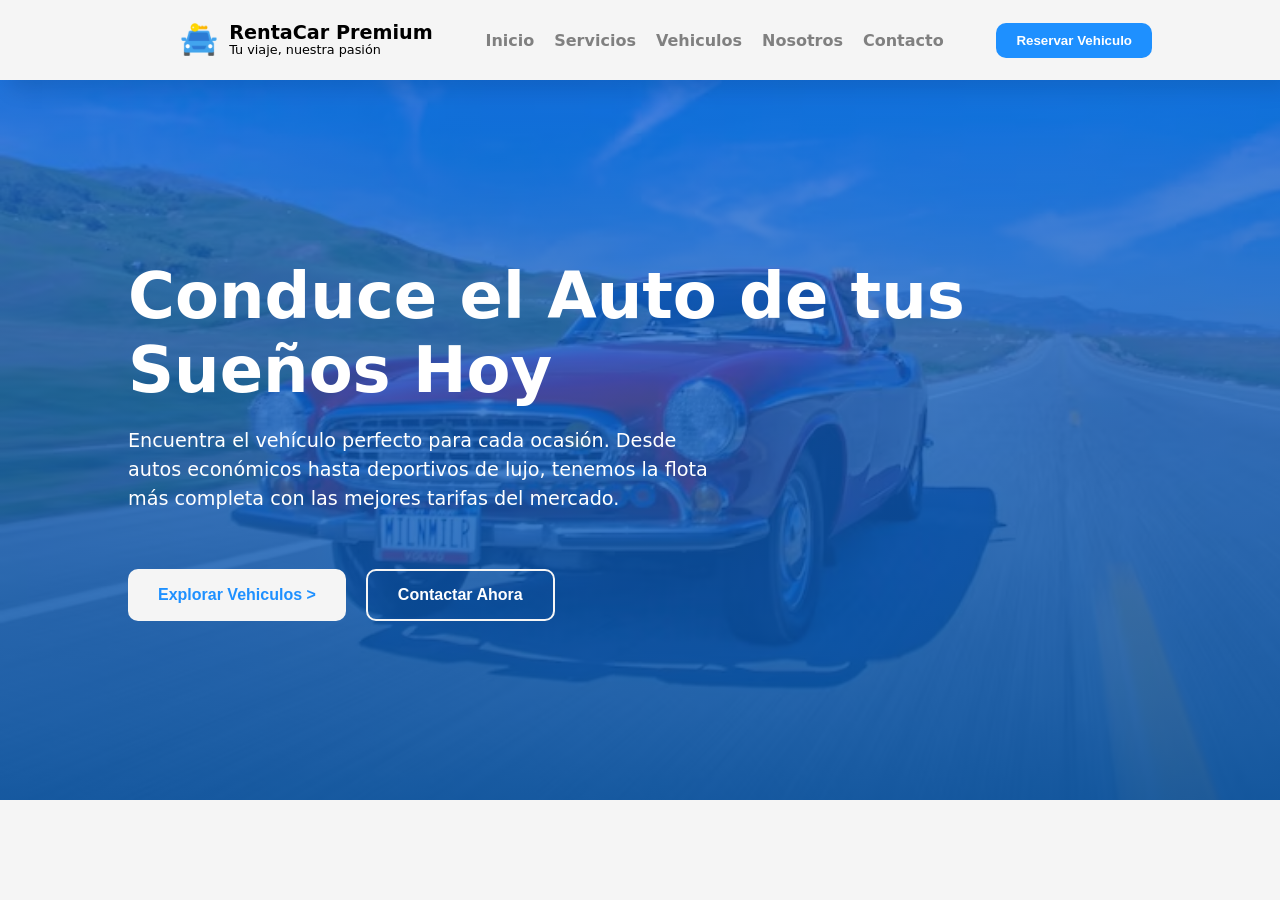
==== index.html @ 32333e33 "Hero section" ====
<!doctype html>
<html lang="en">
  <head>
    <meta charset="UTF-8" />
    <meta name="viewport" content="width=device-width, initial-scale=1.0" />
    <link rel="icon" href="./assets/icons/icons8-alquiler-de-coches-100.png" type="image" />
    <link rel="stylesheet" href="./css/style.css" />
    <title>RentCar Premium</title>
  </head>
  <body>
    <header>
      <nav>
        <div class="logo">
          <img
            src="assets/icons/icons8-alquiler-de-coches-100.png" alt="Logo de RentaCar Premium"/>
          <div class="logo-text">
            <b>RentaCar Premium</b>
            <p>Tu viaje, nuestra pasión</p>
          </div>
        </div>
        <ul>
          <li><a href="#">Inicio</a></li>
          <li><a href="#">Servicios</a></li>
          <li><a href="#">Vehiculos</a></li>
          <li><a href="#">Nosotros</a></li>
          <li><a href="#">Contacto</a></li>
        </ul>
        <div class="button-reserve" ">
            <a href="reserve.html"><button>Reservar Vehiculo</button></a>
        </div>
      </nav>
    </header>
    <main>
        <section class="hero">
            <div class="hero-content">
                <h1>Conduce el Auto de tus <br>Sueños Hoy</h1></h1>
                <p>Encuentra el vehículo perfecto para cada ocasión. Desde autos económicos hasta deportivos de lujo, tenemos la flota más completa con las mejores tarifas del mercado.</p>
                <div class="hero-button">
                    <button>Explorar Vehiculos ></button>
                    <button id="button-transparent">Contactar Ahora</button>
                </div>
            </div>
        </section>
    </main> 
  </body>
</html>
---- css/style.css ----
:root{
    --primary-color-button: #1E90FF;
    --secundary-color-button: #1474d4;
    --hero-button-color: #bcdeff;
    --hero-button-transparent-color: #f3f3f321;
    --color-background: #F5F5F5;
    --color-text: #fff;
}

*{
    margin: 0;
    padding: 0;
    box-sizing: border-box;
}

body{
    background-color: whitesmoke;
}

.logo {
    margin: 20px 0 20px 5%;
    display: flex;         
    align-items: center;   
    gap: 10px;            
}

.logo img {
    width: 40px;          
    height: auto;
}

.logo-text {
    display: flex;
    flex-direction: column; 
}

.logo-text b {
    font-size: 1.2rem;     
    line-height: 1;
}

.logo-text p {
    font-size: 0.8rem;     
    margin: 0;
}

nav {
    position: sticky;
    padding: 0 10%;
    top: 0;
    z-index: 1000; 
    display: flex; 
    align-items: center;
    justify-content: space-between;
    box-shadow: 10px 10px 20px rgba(0, 0, 0, 0.1);
}

ul {
    list-style: none;
    display: flex;
    gap: 20px;
}

a{
    text-decoration: none;
    color: gray;
    font-weight: bold;
}

a, b, p, h1, .logo-text,.hero-content{
    font-family: system-ui, -apple-system, BlinkMacSystemFont, 'Segoe UI', Roboto, Oxygen, Ubuntu, Cantarell, 'Open Sans', 'Helvetica Neue', sans-serif;
}

a:hover{
    color:#1E90FF
}

.boton-reserve{
    display: flex;
    justify-content: flex-start;
    padding-right: 30px ;
}

button{
    background-color: var(--primary-color-button);
    color: white;
    border: none;
    padding: 10px 20px;
    border-radius: 10px;
    cursor: pointer;
    font-weight: bold;
    -webkit-border-radius: 10px;
    -moz-border-radius: 10px;
    -ms-border-radius: 10px;
    -o-border-radius: 10px;
}
button:hover{
    background-color: var(--secundary-color-button);
}



.hero{
    background-image:
    linear-gradient(rgba(26, 103, 218, 0.671), rgba(7, 83, 165, 0.884)), url("../assets/img/el-historico-p1800-s-con-mas-de-5-millones-de-kilometros-foto-volvo-KXBTYOFQCZH6FHV2QDAOSNLQKI.avif");
    background-size: cover;
    height: 80vh;
    width: 100%;
    display: flex;
    align-items: center;       
    justify-content: flex-start; 
}

.hero-content {
    text-align: left;          
    padding-left: 10%;         
    display: flex;
    flex-direction: column;
    align-items: flex-start;   
    color: var(--color-text);
} 

h1{
    font-size: 4rem;
    margin-bottom: 20px;
}

.hero-content p {
    max-width: 600px;  
    font-size: 1.2rem; 
    line-height: 1.5;   
    margin-bottom: 30px;  
}

.hero-button {
    display: flex;        
    gap: 20px;            
    margin-top: 25px;
}

.hero-button button {
    padding: 15px 30px;  
    font-size: 1rem;
    background-color: var(--color-background);
    color: var(--primary-color-button);     
}

.hero-button button:hover {
    background-color: var(--primary-color-button);
    color: var(--color-text);
}

#button-transparent{
    background-color: transparent;
    border: 2px solid var(--color-background);
    color: var(--color-text);
}

#button-transparent:hover{
    background-color: var(--hero-button-transparent-color);
}
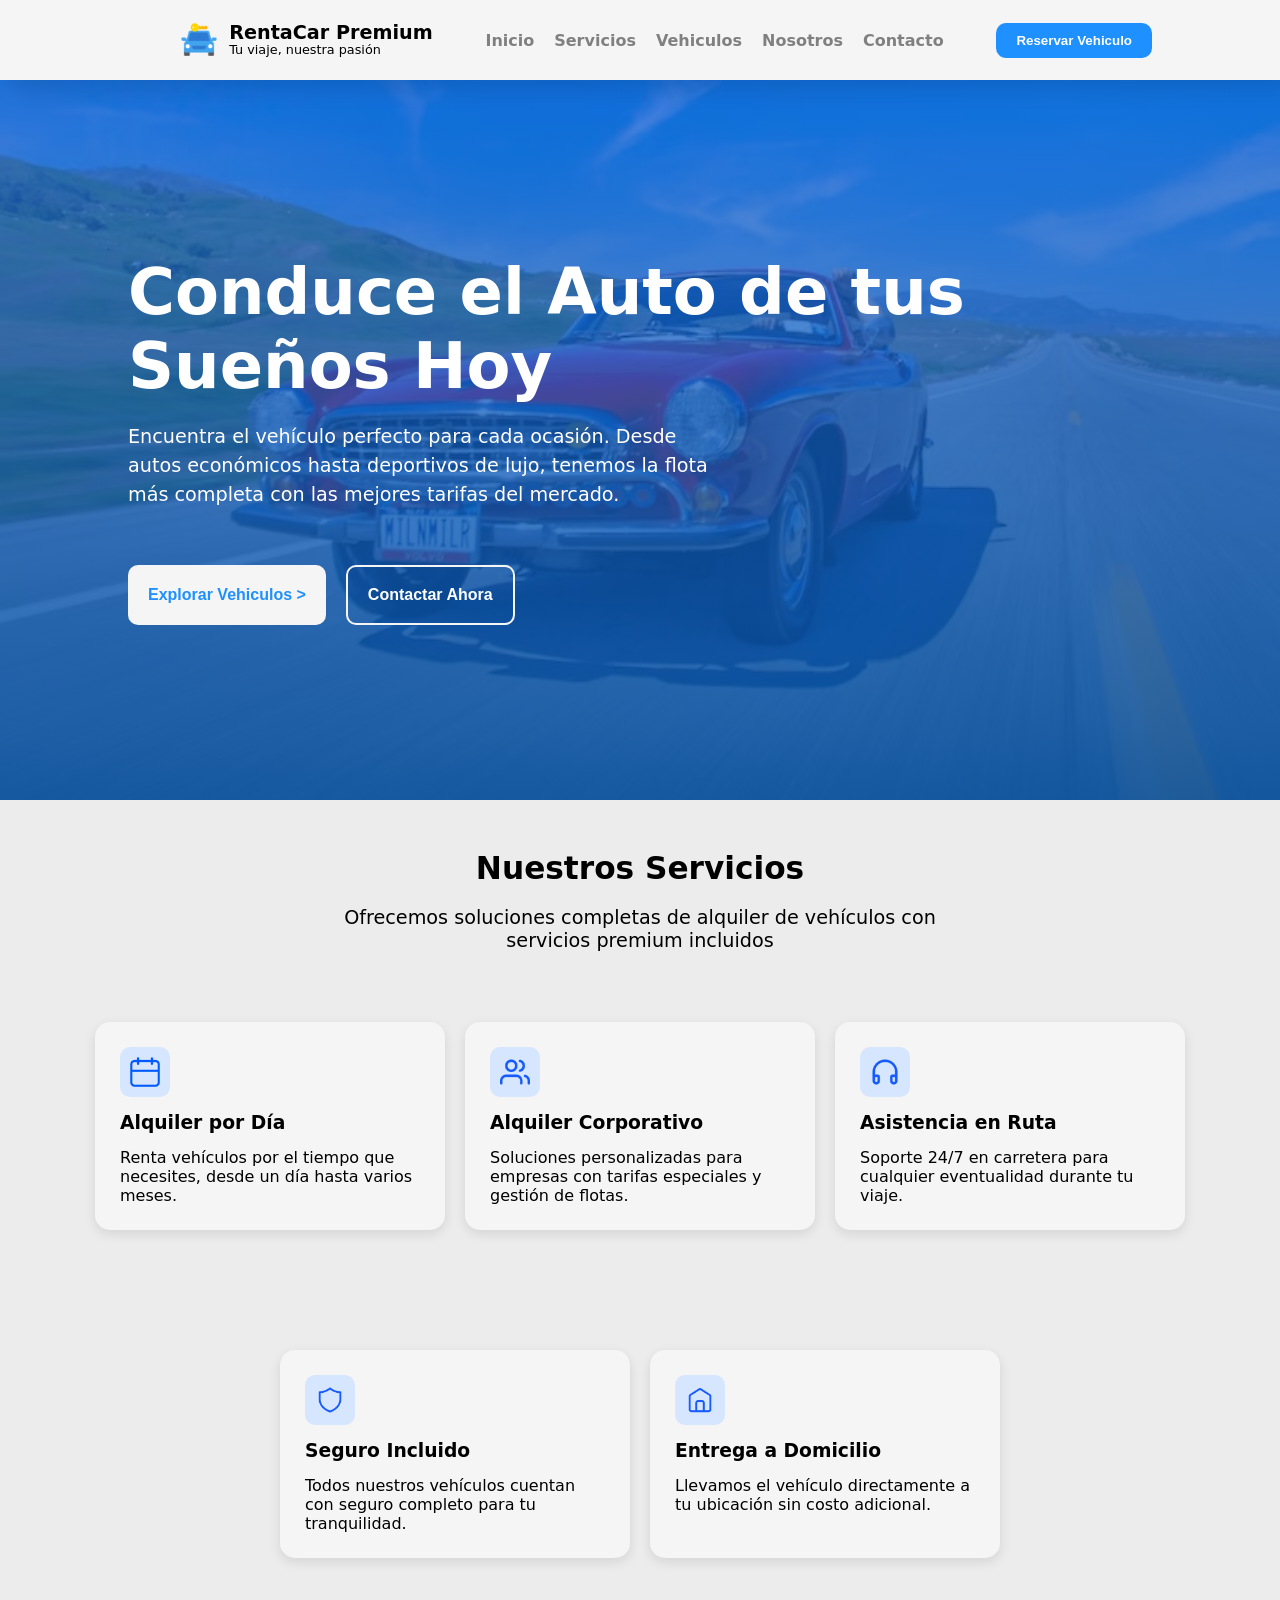
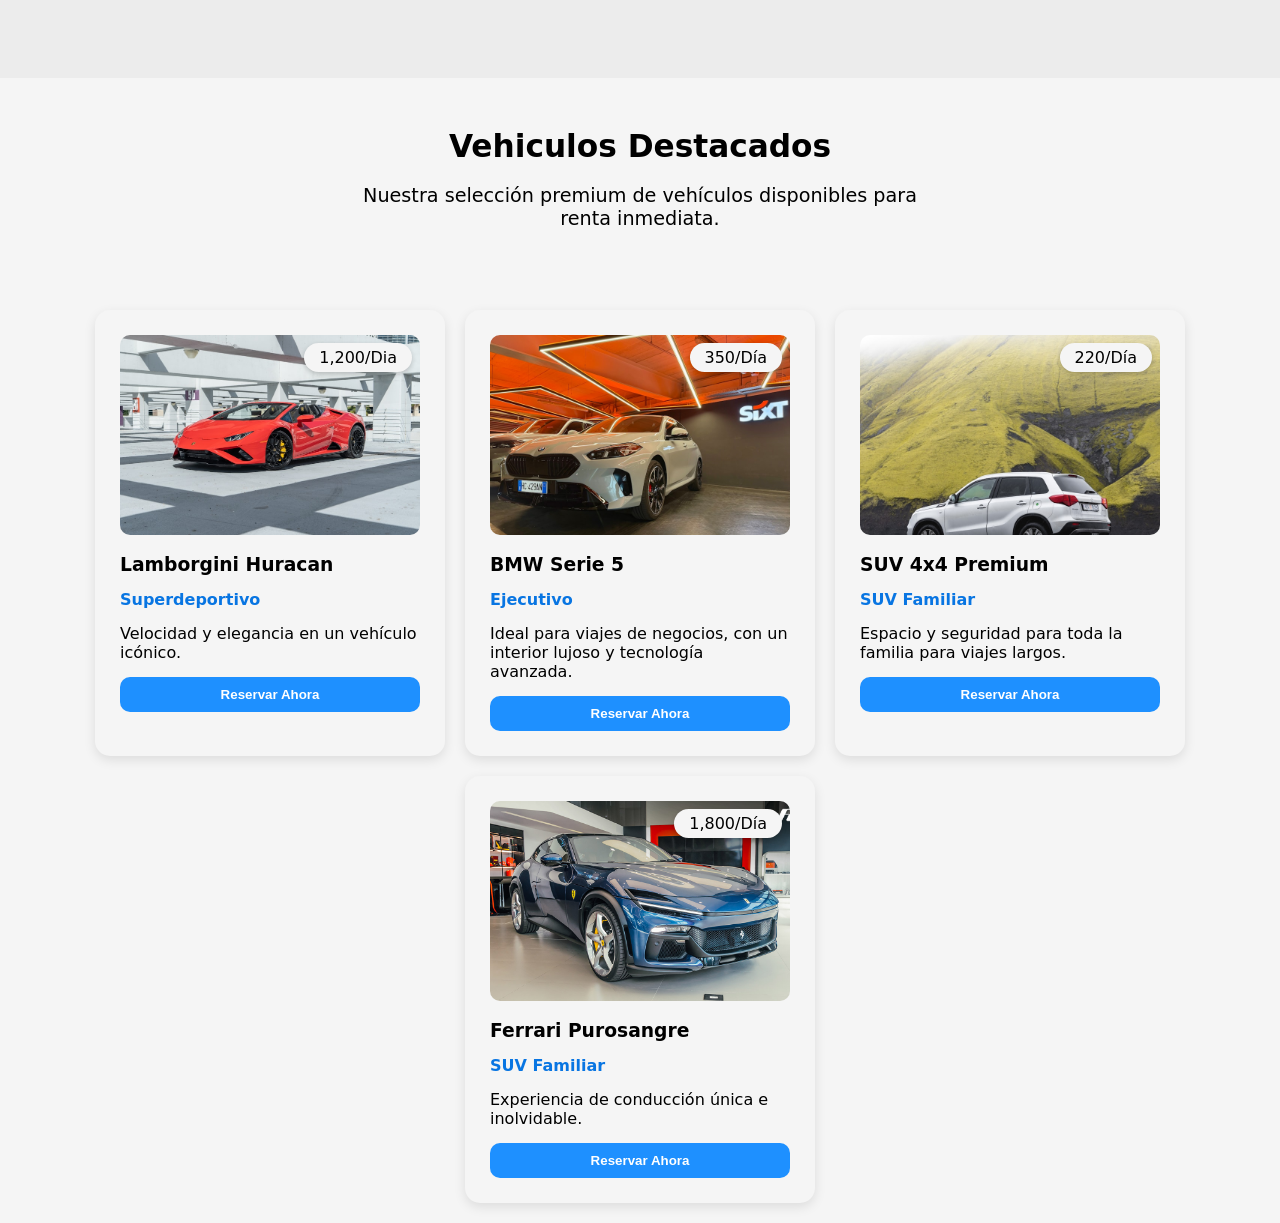
==== commit 4ea7b831: "Service section & Vehicles section" ====
--- a/index.html
+++ b/index.html
@@ -41,6 +41,96 @@
                 </div>
             </div>
         </section>
+
+        <section class="services">
+          <div class="service-tittle">
+            <h2><b>Nuestros Servicios</b></h2>
+            <p>Ofrecemos soluciones completas de alquiler de vehículos con servicios premium incluidos</p>
+          </div>
+          <div class="container-serveces">
+            <article class="card">
+              <img class="calendar-icon" src="assets/icons/icon-calendar.png" alt="Icono azul de calendario">
+              <h3>Alquiler por Día</h3>
+              <p>Renta vehículos por el tiempo que necesites, desde un día hasta varios meses.</p>
+            </article>
+
+            <article class="card">
+              <img src="assets/icons/icon-users.png" alt="Icono azul de usuarios">
+              <h3>Alquiler Corporativo</h3>
+              <p>Soluciones personalizadas para empresas con tarifas especiales y gestión de flotas.</p>
+            </article>
+
+            <article class="card">
+              <img src="assets/icons/icon-headphone.png" alt="Icono azul de auriculares">
+              <h3>Asistencia en Ruta</h3>
+              <p>Soporte 24/7 en carretera para cualquier eventualidad durante tu viaje.</p>
+            </article>
+
+            <article class="card">
+              <img src="assets/icons/icon-shield.png" alt="Icono azul de un escudo">
+              <h3>Seguro Incluido</h3>
+              <p>Todos nuestros vehículos cuentan con seguro completo para tu tranquilidad.</p>
+            </article>
+
+            <article class="card">
+              <img src="assets/icons/icon-house.png" alt="Icono azul de una casa">
+              <h3>Entrega a Domicilio</h3>
+              <p>Llevamos el vehículo directamente a tu ubicación sin costo adicional.</p>
+            </article>
+          </div>
+        </section>
+
+        <section class="cars">
+          <div class="cars-tittle">
+            <h2><b>Vehiculos Destacados</b></h2>
+            <p>Nuestra selección premium de vehículos disponibles para renta inmediata.</p>
+          </div>
+          <div class="container-serveces">
+            <article class="cars-card">
+              <div class="image-wrapper">
+                <img class="cars-photo" src="assets/img/car1.jpg" alt="Lamborghini Huracan rojo estacionado en una carretera">
+                <span class="price-tag">1,200/Dia</span>
+              </div>
+              <h3>Lamborgini Huracan</h3>
+              <h4>Superdeportivo</h4>
+              <p>Velocidad y elegancia en un vehículo icónico.</p>
+              <button>Reservar Ahora</button>
+            </article>
+
+            <article class="cars-card">
+              <div class="image-wrapper">
+                <img class="cars-photo" src="assets/img/car2.jpg" alt="BMW Serie 5 color gris">
+                <span class="price-tag">350/Día</span>
+              </div>
+              <h3>BMW Serie 5</h3>
+              <h4>Ejecutivo</h4>
+              <p>Ideal para viajes de negocios, con un interior lujoso y tecnología avanzada.</p>
+              <button>Reservar Ahora</button>
+            </article>
+
+            <article class="cars-card">
+              <div class="image-wrapper">
+                <img class="cars-photo" src="assets/img/car3.jpg" alt="SUV 4x4 Premium color gris estacionado en un paisaje montañoso">
+                <span class="price-tag">220/Día</span>
+              </div>
+              <h3>SUV 4x4 Premium</h3>
+              <h4>SUV Familiar</h4>
+              <p>Espacio y seguridad para toda la familia para viajes largos.</p> 
+              <button>Reservar Ahora</button>
+            </article>
+
+             <article class="cars-card">
+              <div class="image-wrapper">
+                <img class="cars-photo" src="assets/img/car4.jpg" alt="Ferrari Purosangre gris oscuro estacionado en una concesionaria">
+                <span class="price-tag">1,800/Día</span>
+              </div>
+              <h3>Ferrari Purosangre</h3>
+              <h4>SUV Familiar</h4>
+              <p>Experiencia de conducción única e inolvidable.</p>
+              <button>Reservar Ahora</button>
+            </article>
+          </div>
+        </section>
     </main> 
   </body>
 </html>
--- a/css/style.css
+++ b/css/style.css
@@ -1,10 +1,11 @@
 :root{
-    --primary-color-button: #1E90FF;
-    --secundary-color-button: #1474d4;
-    --hero-button-color: #bcdeff;
-    --hero-button-transparent-color: #f3f3f321;
-    --color-background: #F5F5F5;
-    --color-text: #fff;
+    --primary-color-button: #1E90FF;  /* Color principal botones*/
+    --hero-button-color: #bcdeff; /* Color de fondo del botón principal en la sección hero */
+    --hero-button-transparent-color: #f3f3f321; /* Color de fondo del botón transparente en la sección hero */
+    --color-background: #F5F5F5;  /* Color de fondo general */
+    --color-text: #fff; /* Color de texto general en la seccion del Hero*/
+
+    /*Color de todos los iconos: #175bfc */
 }
 
 *{
@@ -14,7 +15,7 @@
 }
 
 body{
-    background-color: whitesmoke;
+    background-color: rgb(236, 236, 236);
 }
 
 .logo {
@@ -43,12 +44,15 @@
     font-size: 0.8rem;     
     margin: 0;
 }
-
-nav {
+header{
     position: sticky;
-    padding: 0 10%;
     top: 0;
     z-index: 1000; 
+    background-color: var(--color-background);
+}
+
+nav {
+    padding: 0 10%;
     display: flex; 
     align-items: center;
     justify-content: space-between;
@@ -67,7 +71,7 @@
     font-weight: bold;
 }
 
-a, b, p, h1, .logo-text,.hero-content{
+a, b, p, h1, h2, h3, h4, span,.logo-text,.hero-content{
     font-family: system-ui, -apple-system, BlinkMacSystemFont, 'Segoe UI', Roboto, Oxygen, Ubuntu, Cantarell, 'Open Sans', 'Helvetica Neue', sans-serif;
 }
 
@@ -95,7 +99,7 @@
     -o-border-radius: 10px;
 }
 button:hover{
-    background-color: var(--secundary-color-button);
+    background-color: #1474d4;
 }
 
 
@@ -130,16 +134,18 @@
     font-size: 1.2rem; 
     line-height: 1.5;   
     margin-bottom: 30px;  
+    font-weight: lighter;
 }
 
 .hero-button {
     display: flex;        
     gap: 20px;            
     margin-top: 25px;
+
 }
 
 .hero-button button {
-    padding: 15px 30px;  
+    height: 60px;
     font-size: 1rem;
     background-color: var(--color-background);
     color: var(--primary-color-button);     
@@ -160,4 +166,160 @@
     background-color: var(--hero-button-transparent-color);
 }
 
-
+.serveces{
+    background-color: var(--color-background);
+    display: flex;
+    flex-direction: column;
+    gap: 10px;
+}
+
+.service-tittle{
+    text-align: center;
+    padding: 50px 0;
+    font-size: 1.3rem;
+}
+
+.service-tittle p {
+    max-width: 600px;
+    margin: 20px auto 0; 
+    font-size: 1.2rem;
+    font-weight: lighter;
+}
+
+.container-serveces {
+    display: flex;         
+    flex-wrap: wrap;      
+    justify-content: center; 
+    gap: 20px;        
+    padding: 20px;
+}
+.card {
+    background-color: var(--color-background);
+    border-radius: 15px;
+    padding: 25px;
+    display: flex;
+    flex-direction: column;
+    gap: 15px;
+    box-shadow: 0 4px 12px rgba(0,0,0,0.1);
+    max-width: 350px;
+    text-align: left;
+    transition: all 0.3s ease;
+    -webkit-transition: all 0.3s ease;
+    -moz-transition: all 0.3s ease;
+    -ms-transition: all 0.3s ease;
+    -o-transition: all 0.3s ease;
+    margin-bottom: 100px;
+
+}
+
+.card img {
+    width: 50px;
+    height: 50px;
+    background-color: #d7e6ff; /* fondo azul detras del icono*/
+    padding: 10px;
+    border-radius: 10px;
+}
+
+.card:hover  {
+    box-shadow: 0 6px 16px rgba(0,0,0,0.2);
+    cursor: pointer;
+    transform: translateY(-5px);
+    -webkit-transform: translateY(-5px);
+    -moz-transform: translateY(-5px);
+    -ms-transform: translateY(-5px);
+    -o-transform: translateY(-5px);
+}
+
+.cars{
+    background-color: var(--color-background);
+    display: flex;
+    flex-direction: column;
+    gap: 10px;
+
+}
+
+.cars-tittle{
+    text-align: center;
+    padding: 50px 0;
+    font-size: 1.3rem;
+
+}
+
+article h4 {
+    color:#0875e2;
+}
+
+.cars-tittle p {
+    max-width: 600px;
+    margin: 20px auto 0; 
+    font-size: 1.2rem;
+    font-weight: lighter;
+}
+
+.container-cars {
+    display: flex;         
+    flex-wrap: wrap;      
+    justify-content: center; 
+    gap: 20px;        
+    padding: 20px;
+}
+
+.cars-photo{
+    width: 100%;
+    height: 200px;
+    border-radius: 10px;
+    object-fit: cover;
+    -webkit-border-radius: 10px;
+    -moz-border-radius: 10px;
+    -ms-border-radius: 10px;
+    -o-border-radius: 10px;
+}
+
+.image-wrapper {
+    position: relative;
+    width: 100%;
+}
+
+.price-tag {
+    position: absolute; /* superpone el elemento en una capa superior */
+    top: 8px;
+    right: 8px;
+    background-color: var(--color-background);
+    color: black;   
+    font-weight: lighter; 
+    padding: 5px 15px;
+    border-radius: 20px;
+    box-shadow: 0 2px 5px rgba(0,0,0,0.2);
+    z-index: 10;        /* tag encima de la foto */
+}
+
+.cars-card {
+    background-color: var(--color-background);
+    border-radius: 15px;
+    padding: 25px;
+    display: flex;
+    flex-direction: column;
+    gap: 15px;
+    font-weight: lighter;
+    box-shadow: 0 4px 12px rgba(0,0,0,0.1);
+    max-width: 350px;
+    text-align: left;
+    transition: all 0.3s ease;
+    -webkit-transition: all 0.3s ease;
+    -moz-transition: all 0.3s ease;
+    -ms-transition: all 0.3s ease;
+    -o-transition: all 0.3s ease;
+}
+article button{
+    width: 100%;
+    padding: 10px 20px;
+    align-self: center;
+
+}
+
+.cars-card:hover  {
+    box-shadow: 0 6px 16px rgba(0,0,0,0.2);
+    cursor: pointer;
+}   
+
+
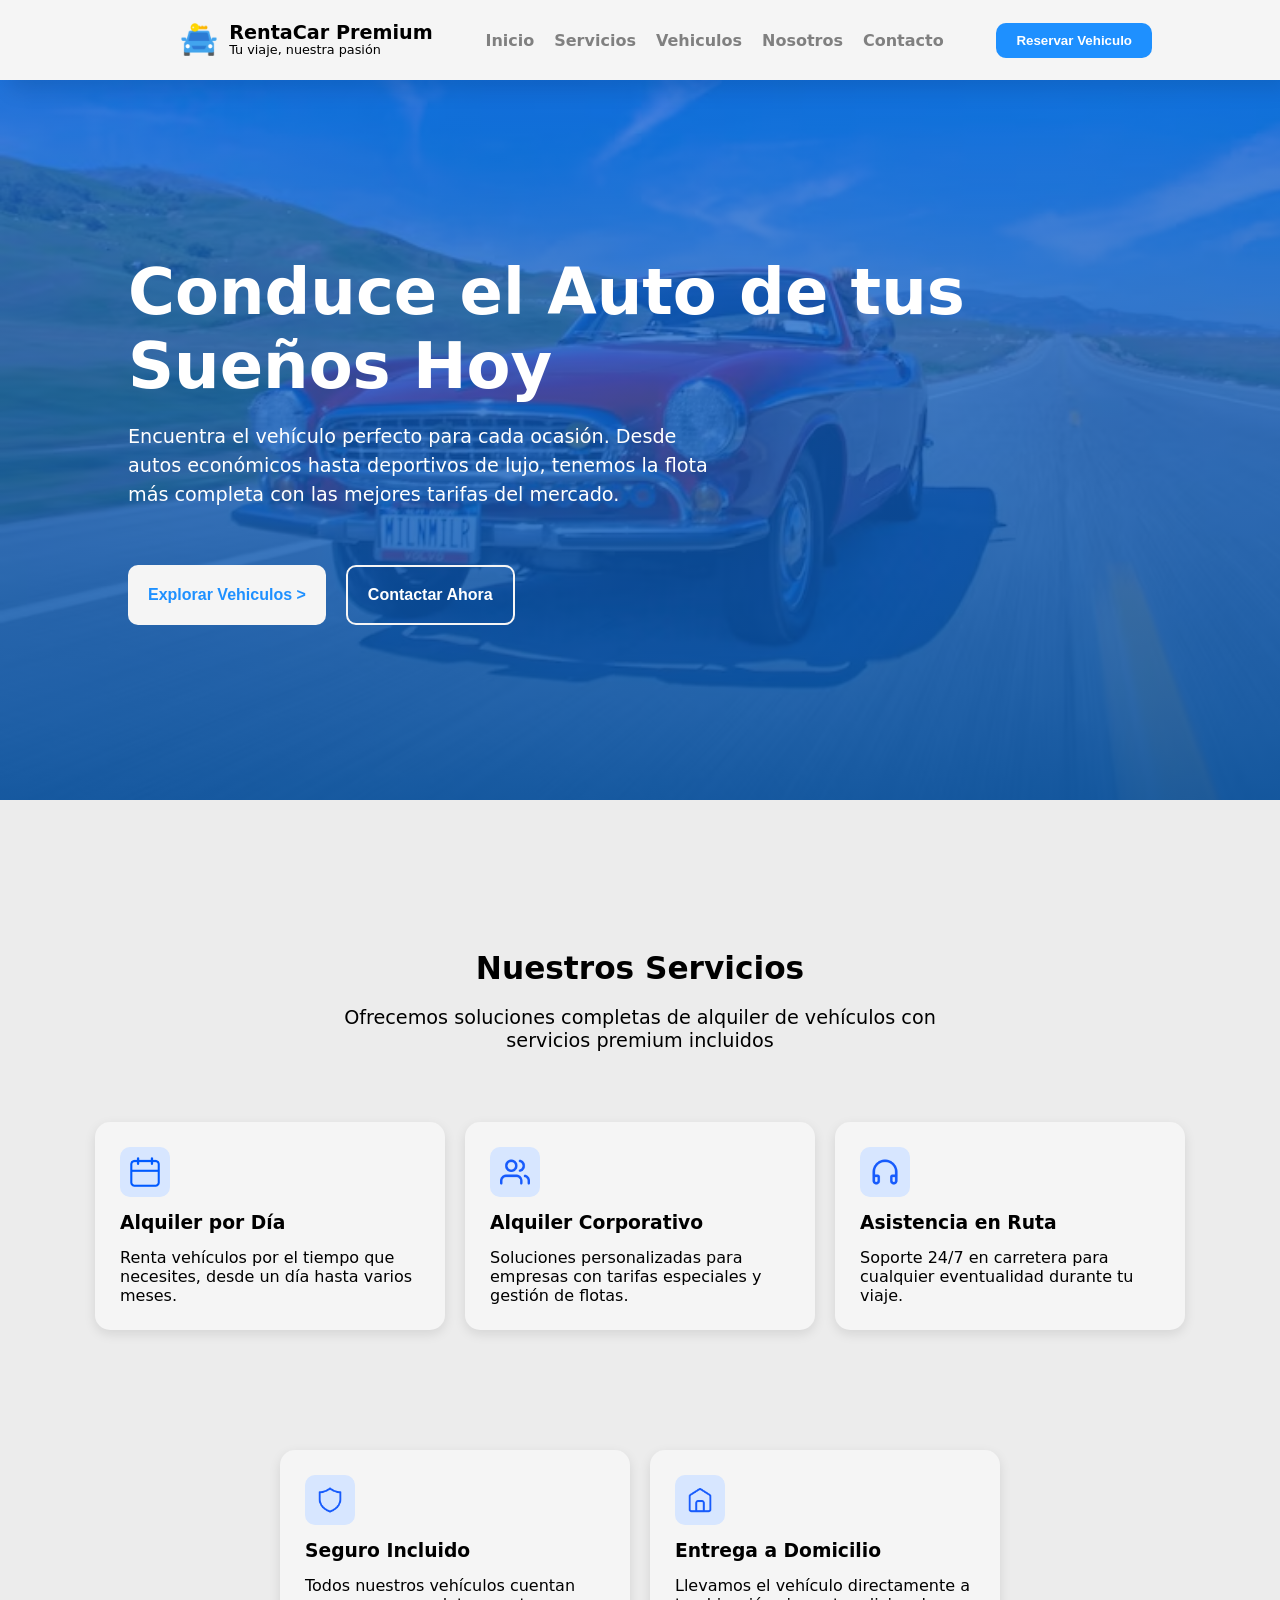
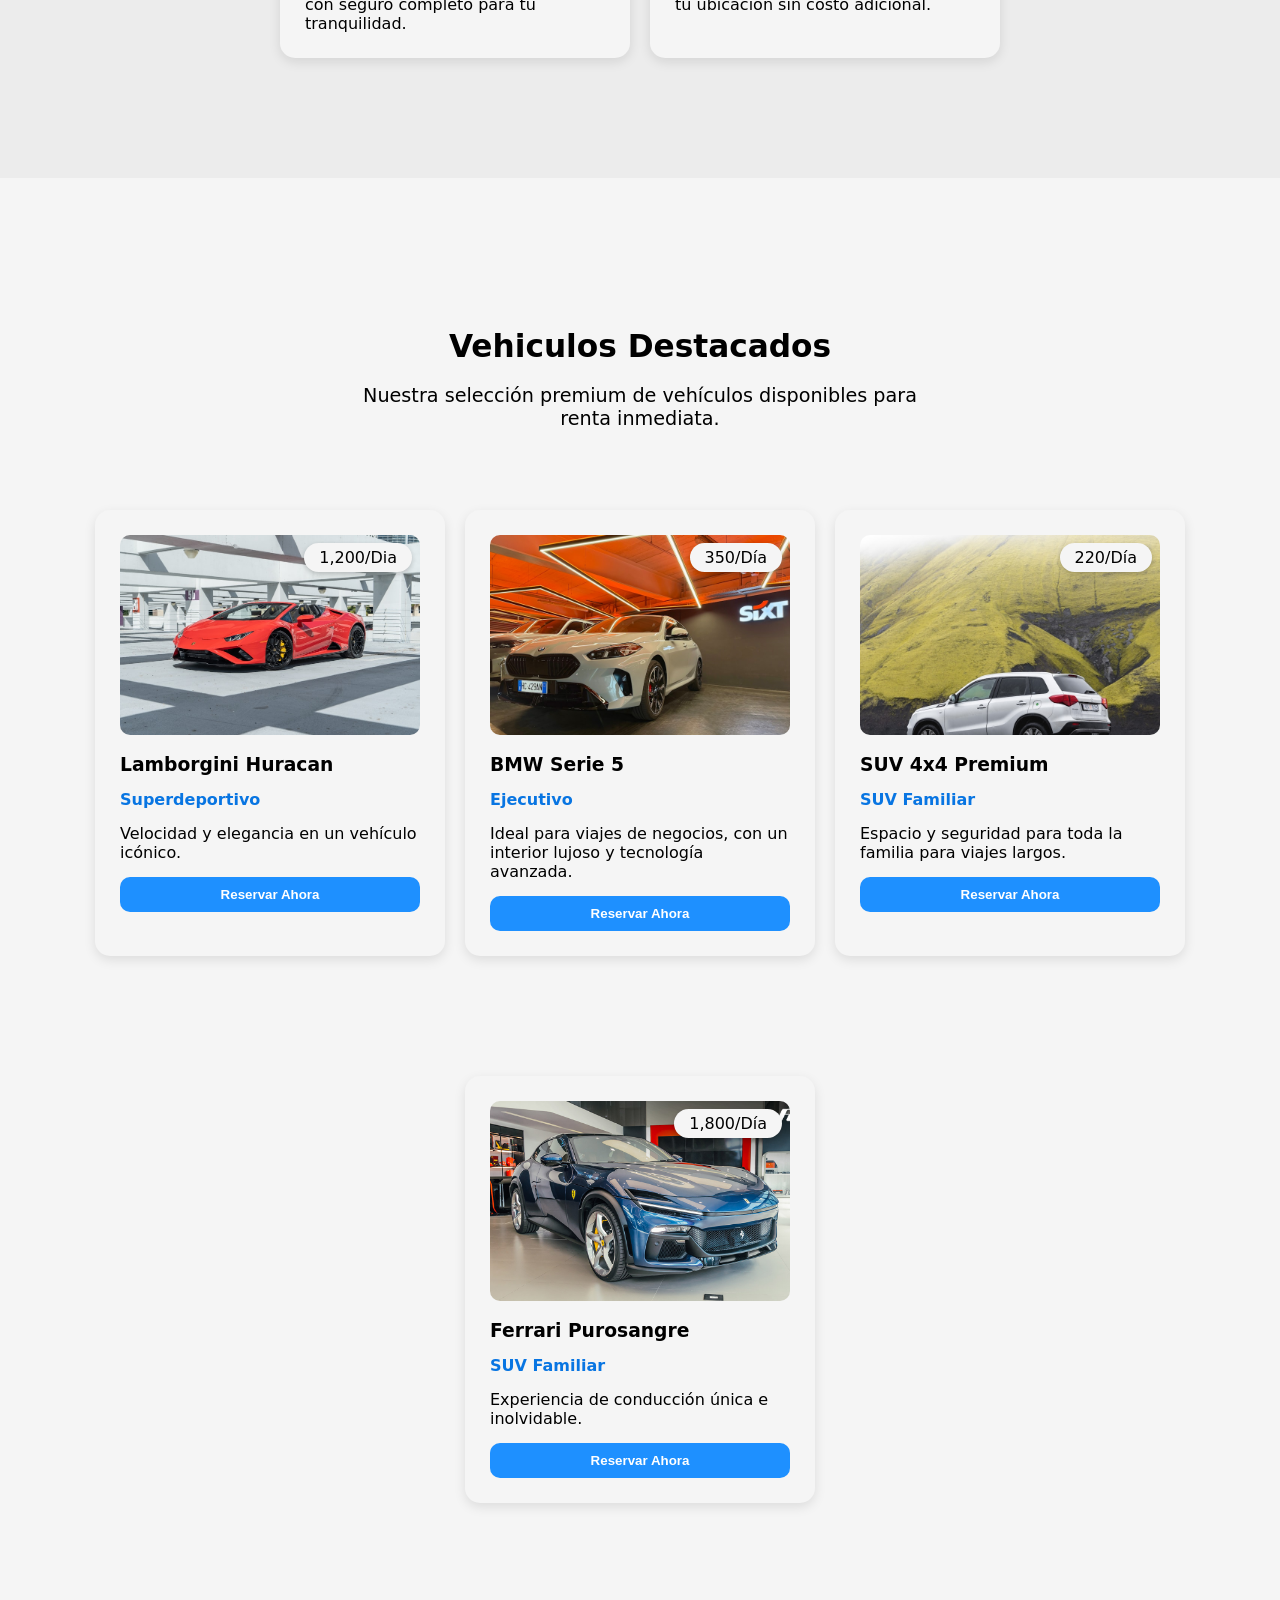
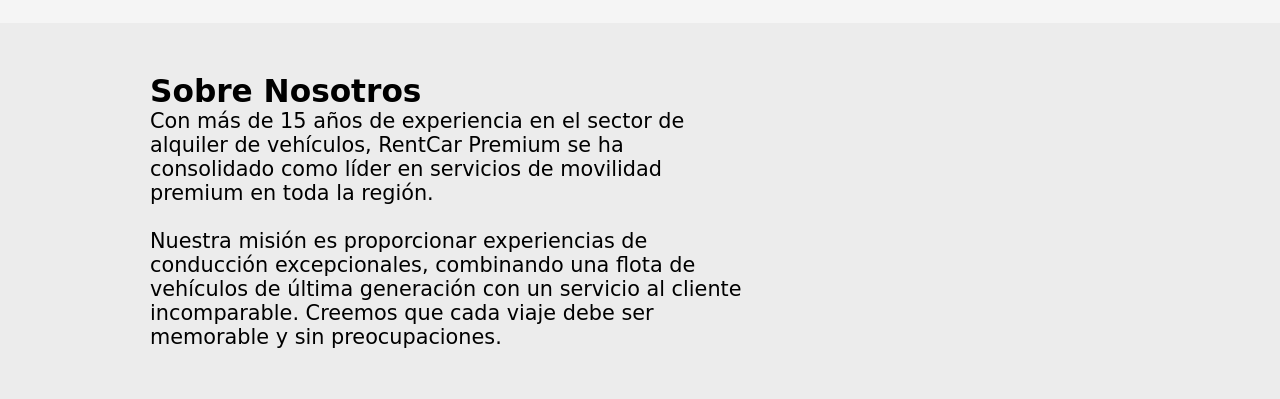
==== commit 2e25c552: "Start section about us" ====
--- a/index.html
+++ b/index.html
@@ -131,6 +131,20 @@
             </article>
           </div>
         </section>
+
+        <section class="section-us">
+          <div class="us-tittle">
+            <h2><b>Sobre Nosotros</b></h2>
+            <p>Con más de 15 años de experiencia en el sector de alquiler de vehículos, RentCar Premium se ha consolidado como líder en servicios de movilidad premium en toda la región.</p><br>
+            <p>Nuestra misión es proporcionar experiencias de conducción excepcionales, combinando una flota de vehículos de última generación con un servicio al cliente incomparable. Creemos que cada viaje debe ser memorable y sin preocupaciones.</p>
+          </div>
+          <div class="container-grid-cards">
+            <article class="grid-card"></article>
+            <article class="grid-card"></article>
+            <article class="grid-card"></article>
+            <article class="grid-card"></article>
+          </div>
+        </section>
     </main> 
   </body>
 </html>
--- a/css/style.css
+++ b/css/style.css
@@ -174,6 +174,7 @@
 }
 
 .service-tittle{
+    margin-top: 100px;
     text-align: center;
     padding: 50px 0;
     font-size: 1.3rem;
@@ -239,6 +240,7 @@
 }
 
 .cars-tittle{
+    margin-top: 100px;
     text-align: center;
     padding: 50px 0;
     font-size: 1.3rem;
@@ -297,6 +299,7 @@
     background-color: var(--color-background);
     border-radius: 15px;
     padding: 25px;
+    margin-bottom: 100px;
     display: flex;
     flex-direction: column;
     gap: 15px;
@@ -322,4 +325,19 @@
     cursor: pointer;
 }   
 
-
+.section-us{
+    display: flex;
+    flex-direction: column;
+    margin-left: 150px;
+}
+
+
+.us-tittle{
+    padding: 50px 0;
+    font-size: 1.3rem;
+    justify-content: start;
+    align-items: center;
+    max-width: 600px;
+    font-weight: lighter;
+}
+
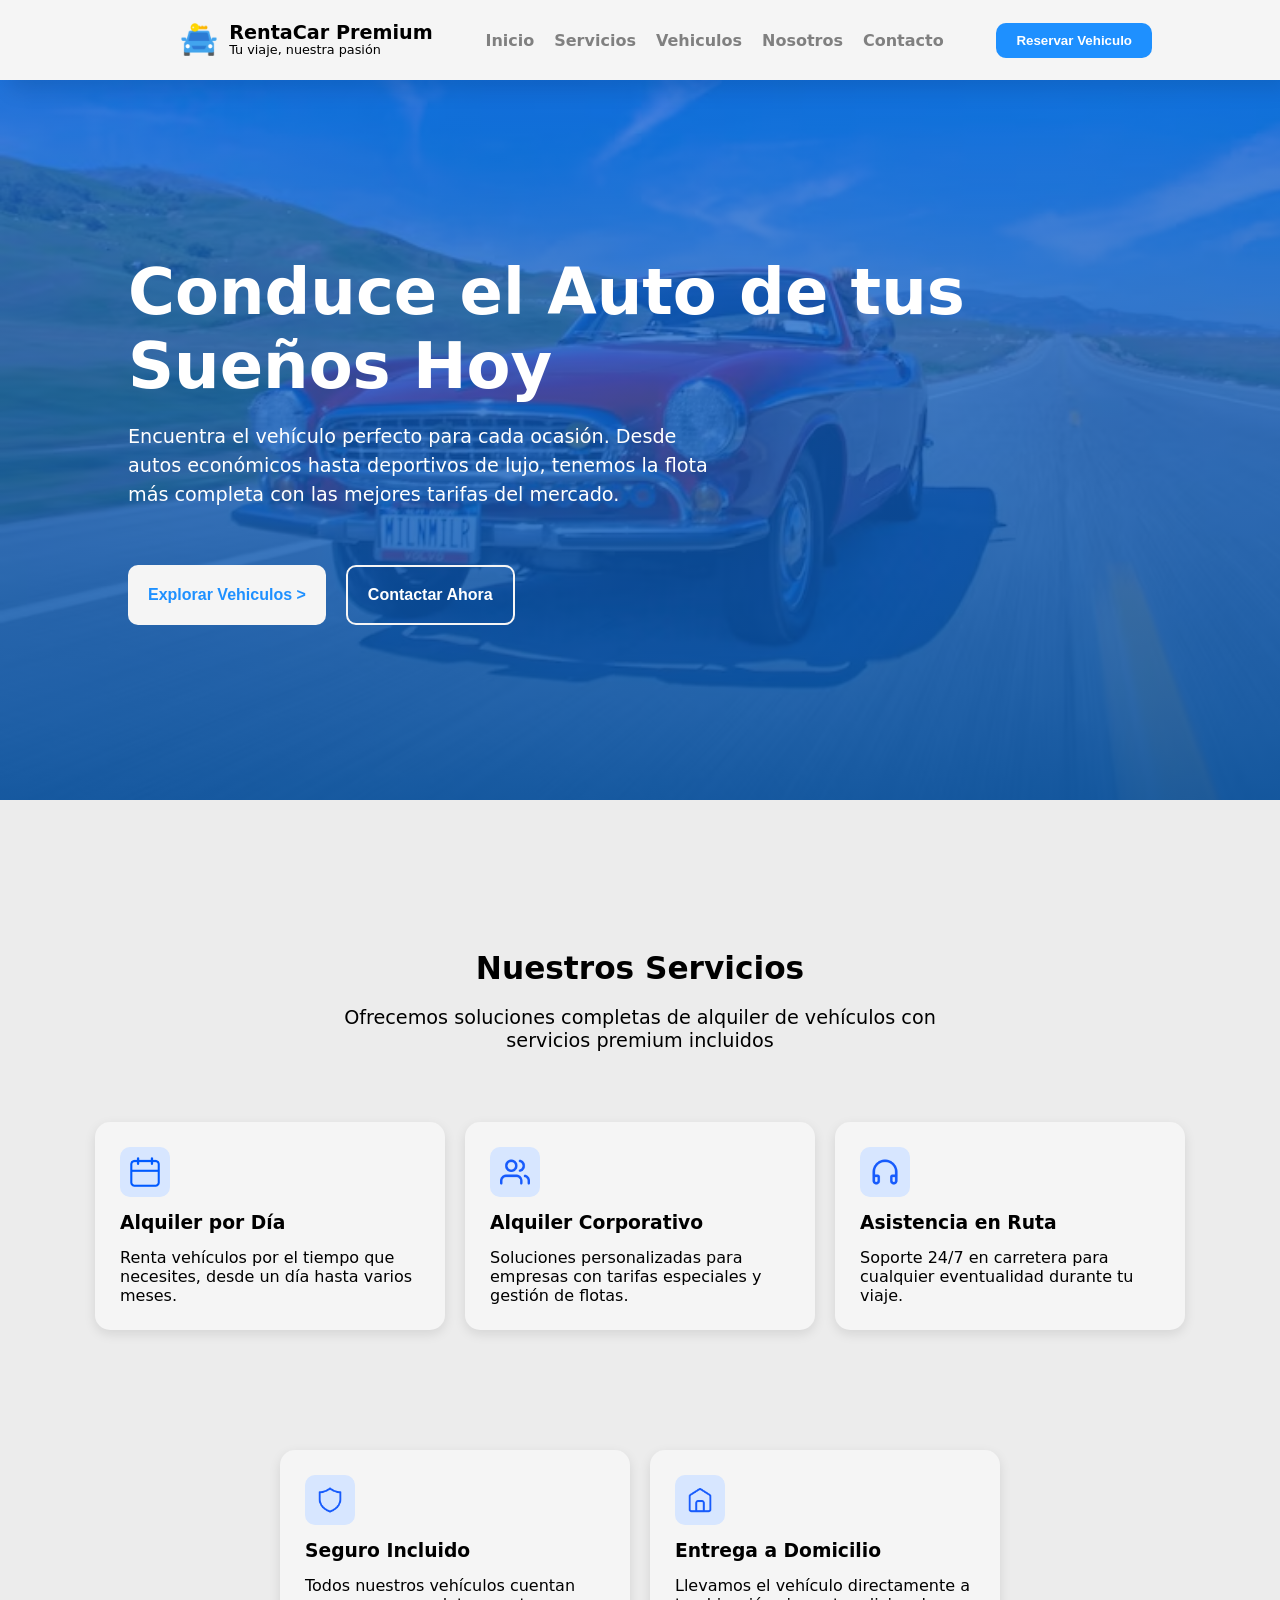
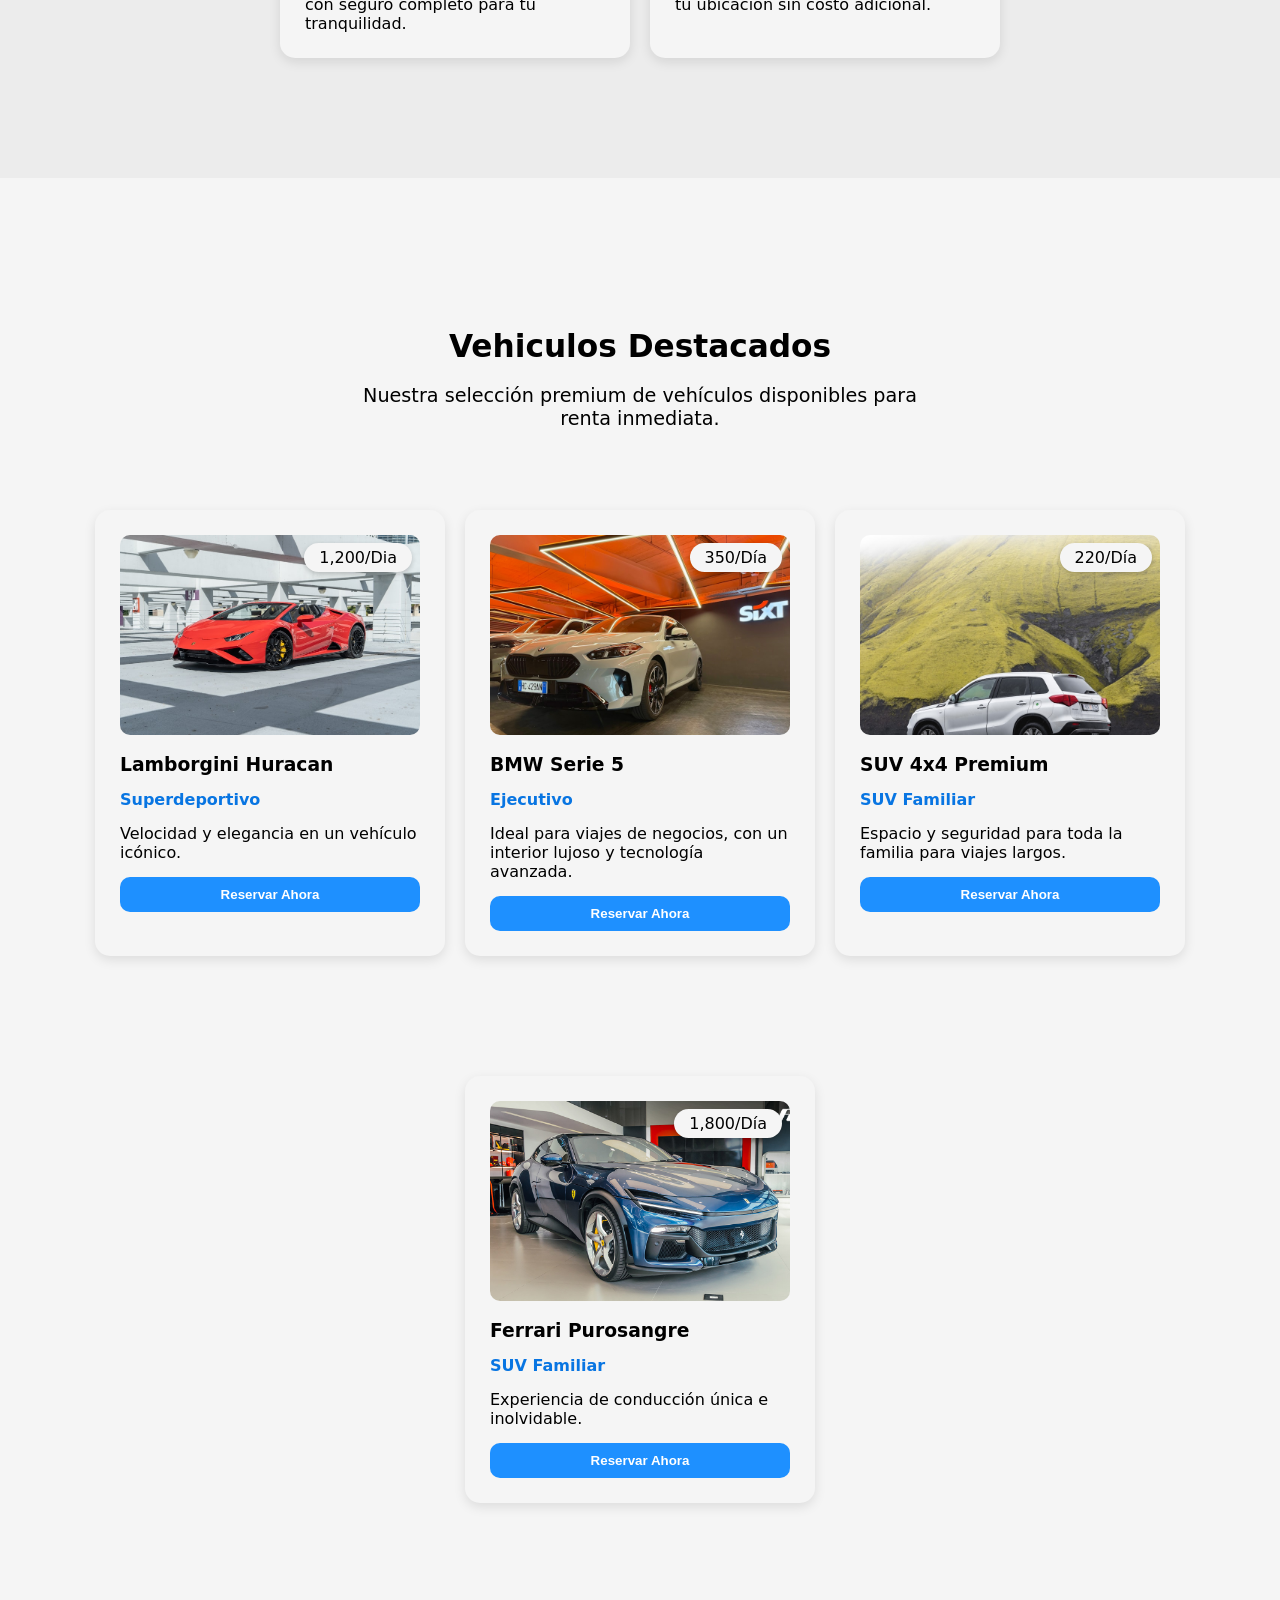
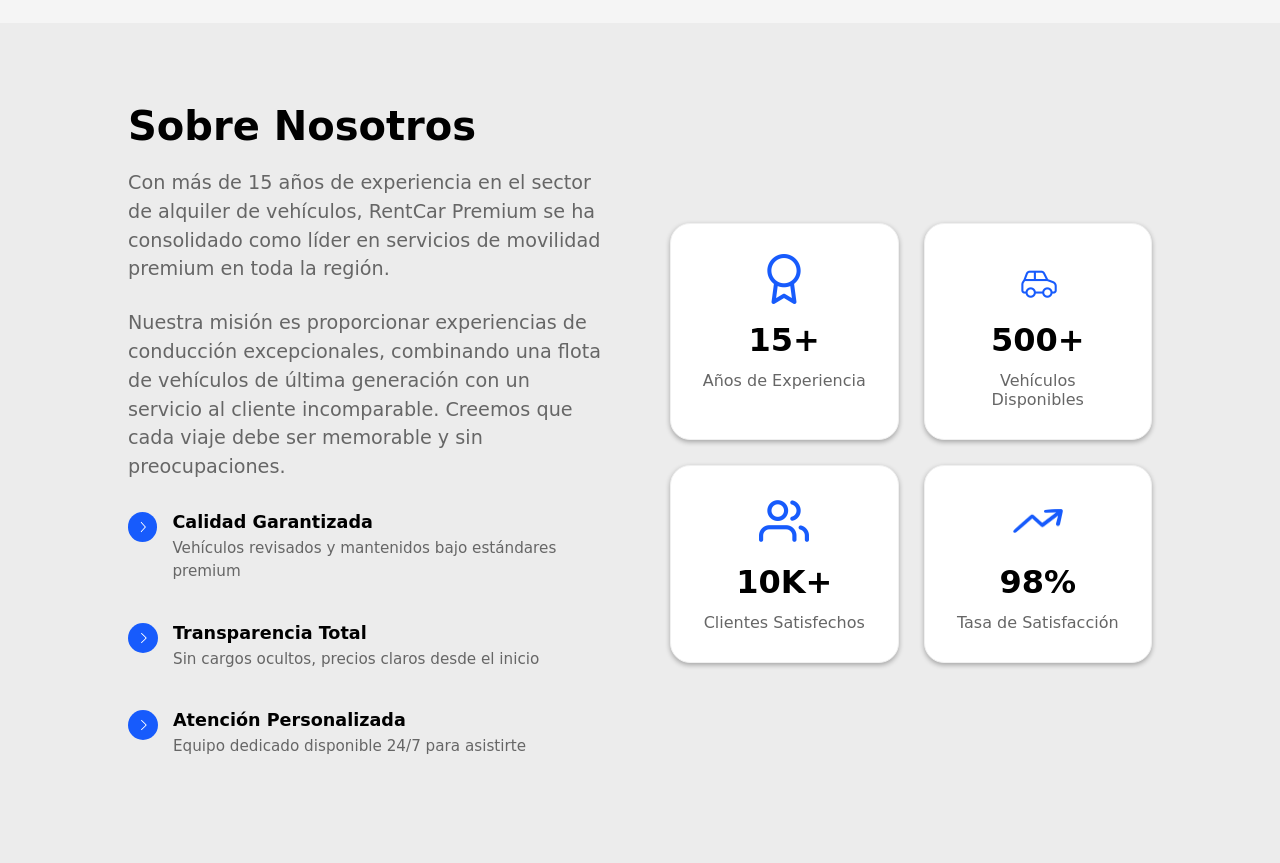
==== commit e96b3e5a: "Finished section about us" ====
--- a/index.html
+++ b/index.html
@@ -1,150 +1,207 @@
 <!doctype html>
 <html lang="en">
-  <head>
-    <meta charset="UTF-8" />
-    <meta name="viewport" content="width=device-width, initial-scale=1.0" />
-    <link rel="icon" href="./assets/icons/icons8-alquiler-de-coches-100.png" type="image" />
-    <link rel="stylesheet" href="./css/style.css" />
-    <title>RentCar Premium</title>
-  </head>
-  <body>
-    <header>
-      <nav>
-        <div class="logo">
-          <img
-            src="assets/icons/icons8-alquiler-de-coches-100.png" alt="Logo de RentaCar Premium"/>
-          <div class="logo-text">
-            <b>RentaCar Premium</b>
-            <p>Tu viaje, nuestra pasión</p>
-          </div>
+
+<head>
+  <meta charset="UTF-8" />
+  <meta name="viewport" content="width=device-width, initial-scale=1.0" />
+  <link rel="icon" href="./assets/icons/icons8-alquiler-de-coches-100.png" type="image" />
+  <link rel="stylesheet" href="./css/style.css" />
+  <title>RentCar Premium</title>
+</head>
+
+<body>
+  <header>
+    <nav>
+      <div class="logo">
+        <img src="assets/icons/icons8-alquiler-de-coches-100.png" alt="Logo de RentaCar Premium" />
+        <div class="logo-text">
+          <b>RentaCar Premium</b>
+          <p>Tu viaje, nuestra pasión</p>
         </div>
-        <ul>
-          <li><a href="#">Inicio</a></li>
-          <li><a href="#">Servicios</a></li>
-          <li><a href="#">Vehiculos</a></li>
-          <li><a href="#">Nosotros</a></li>
-          <li><a href="#">Contacto</a></li>
+      </div>
+      <ul>
+        <li><a href="#">Inicio</a></li>
+        <li><a href="#">Servicios</a></li>
+        <li><a href="#">Vehiculos</a></li>
+        <li><a href="#">Nosotros</a></li>
+        <li><a href="#">Contacto</a></li>
+      </ul>
+      <div class="button-reserve" ">
+            <a href=" reserve.html"><button>Reservar Vehiculo</button></a>
+      </div>
+    </nav>
+  </header>
+  <main>
+    <section class="hero">
+      <div class="hero-content">
+        <h1>Conduce el Auto de tus <br>Sueños Hoy</h1>
+        </h1>
+        <p>Encuentra el vehículo perfecto para cada ocasión. Desde autos económicos hasta deportivos de lujo, tenemos la
+          flota más completa con las mejores tarifas del mercado.</p>
+        <div class="hero-button">
+          <button>Explorar Vehiculos ></button>
+          <button id="button-transparent">Contactar Ahora</button>
+        </div>
+      </div>
+    </section>
+
+    <section class="services">
+      <div class="service-tittle">
+        <h2><b>Nuestros Servicios</b></h2>
+        <p>Ofrecemos soluciones completas de alquiler de vehículos con servicios premium incluidos</p>
+      </div>
+      <div class="container-serveces">
+        <article class="card">
+          <img class="calendar-icon" src="assets/icons/icon-calendar.png" alt="Icono azul de calendario">
+          <h3>Alquiler por Día</h3>
+          <p>Renta vehículos por el tiempo que necesites, desde un día hasta varios meses.</p>
+        </article>
+
+        <article class="card">
+          <img src="assets/icons/icon-users.png" alt="Icono azul de usuarios">
+          <h3>Alquiler Corporativo</h3>
+          <p>Soluciones personalizadas para empresas con tarifas especiales y gestión de flotas.</p>
+        </article>
+
+        <article class="card">
+          <img src="assets/icons/icon-headphone.png" alt="Icono azul de auriculares">
+          <h3>Asistencia en Ruta</h3>
+          <p>Soporte 24/7 en carretera para cualquier eventualidad durante tu viaje.</p>
+        </article>
+
+        <article class="card">
+          <img src="assets/icons/icon-shield.png" alt="Icono azul de un escudo">
+          <h3>Seguro Incluido</h3>
+          <p>Todos nuestros vehículos cuentan con seguro completo para tu tranquilidad.</p>
+        </article>
+
+        <article class="card">
+          <img src="assets/icons/icon-house.png" alt="Icono azul de una casa">
+          <h3>Entrega a Domicilio</h3>
+          <p>Llevamos el vehículo directamente a tu ubicación sin costo adicional.</p>
+        </article>
+      </div>
+    </section>
+
+    <section class="cars">
+      <div class="cars-tittle">
+        <h2><b>Vehiculos Destacados</b></h2>
+        <p>Nuestra selección premium de vehículos disponibles para renta inmediata.</p>
+      </div>
+      <div class="container-serveces">
+        <article class="cars-card">
+          <div class="image-wrapper">
+            <img class="cars-photo" src="assets/img/car1.jpg"
+              alt="Lamborghini Huracan rojo estacionado en una carretera">
+            <span class="price-tag">1,200/Dia</span>
+          </div>
+          <h3>Lamborgini Huracan</h3>
+          <h4>Superdeportivo</h4>
+          <p>Velocidad y elegancia en un vehículo icónico.</p>
+          <button>Reservar Ahora</button>
+        </article>
+
+        <article class="cars-card">
+          <div class="image-wrapper">
+            <img class="cars-photo" src="assets/img/car2.jpg" alt="BMW Serie 5 color gris">
+            <span class="price-tag">350/Día</span>
+          </div>
+          <h3>BMW Serie 5</h3>
+          <h4>Ejecutivo</h4>
+          <p>Ideal para viajes de negocios, con un interior lujoso y tecnología avanzada.</p>
+          <button>Reservar Ahora</button>
+        </article>
+
+        <article class="cars-card">
+          <div class="image-wrapper">
+            <img class="cars-photo" src="assets/img/car3.jpg"
+              alt="SUV 4x4 Premium color gris estacionado en un paisaje montañoso">
+            <span class="price-tag">220/Día</span>
+          </div>
+          <h3>SUV 4x4 Premium</h3>
+          <h4>SUV Familiar</h4>
+          <p>Espacio y seguridad para toda la familia para viajes largos.</p>
+          <button>Reservar Ahora</button>
+        </article>
+
+        <article class="cars-card">
+          <div class="image-wrapper">
+            <img class="cars-photo" src="assets/img/car4.jpg"
+              alt="Ferrari Purosangre gris oscuro estacionado en una concesionaria">
+            <span class="price-tag">1,800/Día</span>
+          </div>
+          <h3>Ferrari Purosangre</h3>
+          <h4>SUV Familiar</h4>
+          <p>Experiencia de conducción única e inolvidable.</p>
+          <button>Reservar Ahora</button>
+        </article>
+      </div>
+    </section>
+
+    <section class="section-us">
+      <div class="us-tittle">
+        <h2>Sobre Nosotros</h2>
+        <p>Con más de 15 años de experiencia en el sector de alquiler de vehículos, RentCar Premium se ha consolidado
+          como líder en servicios de movilidad premium en toda la región.</p>
+        <p>Nuestra misión es proporcionar experiencias de conducción excepcionales, combinando una flota de vehículos de
+          última generación con un servicio al cliente incomparable. Creemos que cada viaje debe ser memorable y sin
+          preocupaciones.</p>
+
+        <ul class="us-list">
+          <li>
+            <div class="icon-bg">
+              <img src="./assets/icons/icon-arrow-right.png" alt="Icono">
+            </div>
+            <div class="list-text">
+              <span><b>Calidad Garantizada</b></span>
+              <p>Vehículos revisados y mantenidos bajo estándares premium</p>
+            </div>
+          </li>
+          <li>
+            <div class="icon-bg">
+              <img src="./assets/icons/icon-arrow-right.png" alt="Icono">
+            </div>
+            <div class="list-text">
+              <span><b>Transparencia Total</b></span>
+              <p>Sin cargos ocultos, precios claros desde el inicio</p>
+            </div>
+          </li>
+          <li>
+            <div class="icon-bg">
+              <img src="./assets/icons/icon-arrow-right.png" alt="Icono">
+            </div>
+            <div class="list-text">
+              <span><b>Atención Personalizada</b></span>
+              <p>Equipo dedicado disponible 24/7 para asistirte</p>
+            </div>
+          </li>
         </ul>
-        <div class="button-reserve" ">
-            <a href="reserve.html"><button>Reservar Vehiculo</button></a>
-        </div>
-      </nav>
-    </header>
-    <main>
-        <section class="hero">
-            <div class="hero-content">
-                <h1>Conduce el Auto de tus <br>Sueños Hoy</h1></h1>
-                <p>Encuentra el vehículo perfecto para cada ocasión. Desde autos económicos hasta deportivos de lujo, tenemos la flota más completa con las mejores tarifas del mercado.</p>
-                <div class="hero-button">
-                    <button>Explorar Vehiculos ></button>
-                    <button id="button-transparent">Contactar Ahora</button>
-                </div>
-            </div>
-        </section>
-
-        <section class="services">
-          <div class="service-tittle">
-            <h2><b>Nuestros Servicios</b></h2>
-            <p>Ofrecemos soluciones completas de alquiler de vehículos con servicios premium incluidos</p>
-          </div>
-          <div class="container-serveces">
-            <article class="card">
-              <img class="calendar-icon" src="assets/icons/icon-calendar.png" alt="Icono azul de calendario">
-              <h3>Alquiler por Día</h3>
-              <p>Renta vehículos por el tiempo que necesites, desde un día hasta varios meses.</p>
-            </article>
-
-            <article class="card">
-              <img src="assets/icons/icon-users.png" alt="Icono azul de usuarios">
-              <h3>Alquiler Corporativo</h3>
-              <p>Soluciones personalizadas para empresas con tarifas especiales y gestión de flotas.</p>
-            </article>
-
-            <article class="card">
-              <img src="assets/icons/icon-headphone.png" alt="Icono azul de auriculares">
-              <h3>Asistencia en Ruta</h3>
-              <p>Soporte 24/7 en carretera para cualquier eventualidad durante tu viaje.</p>
-            </article>
-
-            <article class="card">
-              <img src="assets/icons/icon-shield.png" alt="Icono azul de un escudo">
-              <h3>Seguro Incluido</h3>
-              <p>Todos nuestros vehículos cuentan con seguro completo para tu tranquilidad.</p>
-            </article>
-
-            <article class="card">
-              <img src="assets/icons/icon-house.png" alt="Icono azul de una casa">
-              <h3>Entrega a Domicilio</h3>
-              <p>Llevamos el vehículo directamente a tu ubicación sin costo adicional.</p>
-            </article>
-          </div>
-        </section>
-
-        <section class="cars">
-          <div class="cars-tittle">
-            <h2><b>Vehiculos Destacados</b></h2>
-            <p>Nuestra selección premium de vehículos disponibles para renta inmediata.</p>
-          </div>
-          <div class="container-serveces">
-            <article class="cars-card">
-              <div class="image-wrapper">
-                <img class="cars-photo" src="assets/img/car1.jpg" alt="Lamborghini Huracan rojo estacionado en una carretera">
-                <span class="price-tag">1,200/Dia</span>
-              </div>
-              <h3>Lamborgini Huracan</h3>
-              <h4>Superdeportivo</h4>
-              <p>Velocidad y elegancia en un vehículo icónico.</p>
-              <button>Reservar Ahora</button>
-            </article>
-
-            <article class="cars-card">
-              <div class="image-wrapper">
-                <img class="cars-photo" src="assets/img/car2.jpg" alt="BMW Serie 5 color gris">
-                <span class="price-tag">350/Día</span>
-              </div>
-              <h3>BMW Serie 5</h3>
-              <h4>Ejecutivo</h4>
-              <p>Ideal para viajes de negocios, con un interior lujoso y tecnología avanzada.</p>
-              <button>Reservar Ahora</button>
-            </article>
-
-            <article class="cars-card">
-              <div class="image-wrapper">
-                <img class="cars-photo" src="assets/img/car3.jpg" alt="SUV 4x4 Premium color gris estacionado en un paisaje montañoso">
-                <span class="price-tag">220/Día</span>
-              </div>
-              <h3>SUV 4x4 Premium</h3>
-              <h4>SUV Familiar</h4>
-              <p>Espacio y seguridad para toda la familia para viajes largos.</p> 
-              <button>Reservar Ahora</button>
-            </article>
-
-             <article class="cars-card">
-              <div class="image-wrapper">
-                <img class="cars-photo" src="assets/img/car4.jpg" alt="Ferrari Purosangre gris oscuro estacionado en una concesionaria">
-                <span class="price-tag">1,800/Día</span>
-              </div>
-              <h3>Ferrari Purosangre</h3>
-              <h4>SUV Familiar</h4>
-              <p>Experiencia de conducción única e inolvidable.</p>
-              <button>Reservar Ahora</button>
-            </article>
-          </div>
-        </section>
-
-        <section class="section-us">
-          <div class="us-tittle">
-            <h2><b>Sobre Nosotros</b></h2>
-            <p>Con más de 15 años de experiencia en el sector de alquiler de vehículos, RentCar Premium se ha consolidado como líder en servicios de movilidad premium en toda la región.</p><br>
-            <p>Nuestra misión es proporcionar experiencias de conducción excepcionales, combinando una flota de vehículos de última generación con un servicio al cliente incomparable. Creemos que cada viaje debe ser memorable y sin preocupaciones.</p>
-          </div>
-          <div class="container-grid-cards">
-            <article class="grid-card"></article>
-            <article class="grid-card"></article>
-            <article class="grid-card"></article>
-            <article class="grid-card"></article>
-          </div>
-        </section>
-    </main> 
-  </body>
-</html>
+      </div>
+
+      <div class="container-grid-cards">
+        <article class="grid-card">
+          <img src="./assets/icons/icon-medal.png" alt="Icono Experiencia" class="card-icon">
+          <span class="card-number">15+</span>
+          <span class="card-text">Años de Experiencia</span>
+        </article>
+        <article class="grid-card">
+          <img src="./assets/icons/icon-car.png" alt="Icono Vehículos" class="card-icon">
+          <span class="card-number">500+</span>
+          <span class="card-text">Vehículos Disponibles</span>
+        </article>
+        <article class="grid-card">
+          <img src="./assets/icons/icon-users.png" alt="Icono Clientes" class="card-icon">
+          <span class="card-number">10K+</span>
+          <span class="card-text">Clientes Satisfechos</span>
+        </article>
+        <article class="grid-card">
+          <img src="./assets/icons/icon-arrow-up.png" alt="Icono Tasa" class="card-icon">
+          <span class="card-number">98%</span>
+          <span class="card-text">Tasa de Satisfacción</span>
+        </article>
+      </div>
+    </section>
+  </main>
+</body>
+
+</html>
--- a/css/style.css
+++ b/css/style.css
@@ -216,7 +216,7 @@
 .card img {
     width: 50px;
     height: 50px;
-    background-color: #d7e6ff; /* fondo azul detras del icono*/
+    background-color: #d7e6ff; /* Fondo azul detras del icono*/
     padding: 10px;
     border-radius: 10px;
 }
@@ -283,7 +283,7 @@
 }
 
 .price-tag {
-    position: absolute; /* superpone el elemento en una capa superior */
+    position: absolute; /* Superpone el elemento en una capa superior */
     top: 8px;
     right: 8px;
     background-color: var(--color-background);
@@ -292,7 +292,7 @@
     padding: 5px 15px;
     border-radius: 20px;
     box-shadow: 0 2px 5px rgba(0,0,0,0.2);
-    z-index: 10;        /* tag encima de la foto */
+    z-index: 10;  /* Tag encima de la foto */
 }
 
 .cars-card {
@@ -325,19 +325,118 @@
     cursor: pointer;
 }   
 
-.section-us{
-    display: flex;
-    flex-direction: column;
-    margin-left: 150px;
-}
-
-
-.us-tittle{
-    padding: 50px 0;
-    font-size: 1.3rem;
-    justify-content: start;
+.section-us {
+    display: flex;
+    flex-direction: row;
+    justify-content: space-between;
     align-items: center;
-    max-width: 600px;
-    font-weight: lighter;
-}
-
+    padding: 80px 10%;
+    gap: 60px;
+}
+
+.us-tittle {
+    flex: 1;
+    max-width: 550px;
+    gap: 20px;
+}
+
+.us-tittle h2 {
+    font-size: 2.5rem;
+    margin-bottom: 20px;
+}
+
+.us-tittle p {
+    font-size: 1.2rem;
+    line-height: 1.5;
+    color: #666;
+    margin-bottom: 25px;
+}
+
+.icon-bg {
+    background-color: #175bfc; 
+    width: 30px;
+    height: 30px;
+    border-radius: 50%; /* Lo hago circular */
+    display: flex;
+    justify-content: center;
+    align-items: center;
+    padding: 8px; /* Controlo que tan grande se ve el icono adentro del círculo */
+}
+
+.icon-bg img {
+    width: 100%;
+    height: auto;
+    object-fit: contain;
+}
+
+.us-list {
+    display: flex;
+    flex-direction: column;
+    gap: 15px;
+    margin-top: 30px;
+    padding: 0;
+    list-style: none;
+}
+
+.us-list li {
+    display: flex;
+    align-items: flex-start;
+    gap: 15px;
+    margin-bottom: 25px;
+}
+
+.list-text {
+    display: flex;
+    flex-direction: column;
+    gap: 5px;
+}
+
+.list-text span {
+    font-size: 1.1rem;
+    color: #000;
+}
+
+.list-text p {
+    font-size: 0.95rem;
+    color: #666;
+    margin: 0;
+}
+
+
+.container-grid-cards {
+    flex: 1;
+    display: grid;
+    grid-template-columns: repeat(2, 1fr); /*Creo el cuadrado 2x2*/
+    gap: 25px;
+}
+
+.grid-card {
+        background-color: #fff;
+        padding: 30px;
+        border-radius: 20px;
+        text-align: center;
+        box-shadow: 0 2px 5px rgba(0, 0, 0, 0.3);
+        display: flex;
+        flex-direction: column;
+        align-items: center;
+        gap: 12px;
+        border: 1px solid #f0f0f0;
+}
+
+.card-icon {
+    width: 50px;
+    height: 50px;
+    object-fit: contain; /* El icono mantiene su proporción sin distorsionarse */
+    margin-bottom: 5px;
+}
+
+.card-number {
+    font-size: 2rem;
+    font-weight: bold;
+    color: #000;
+}
+
+.card-text {
+    font-size: 1rem;
+    color: #666;
+}
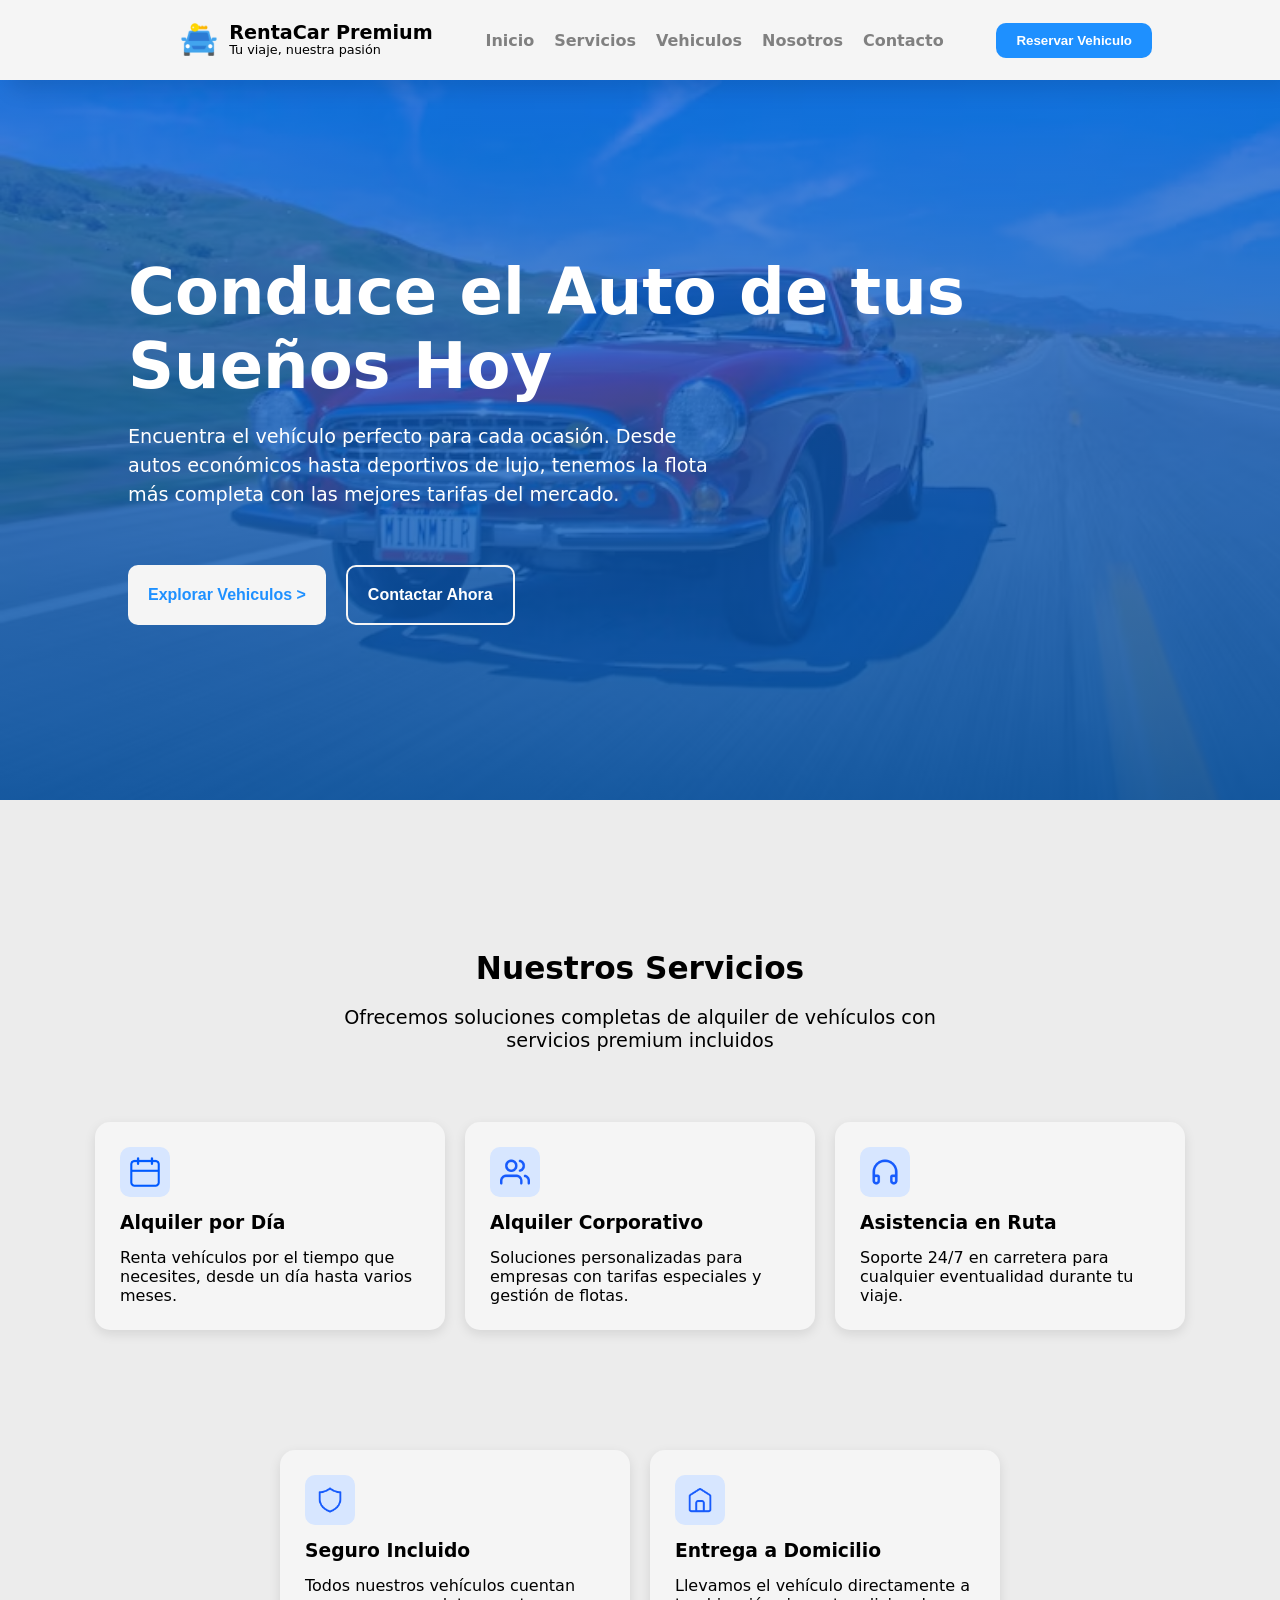
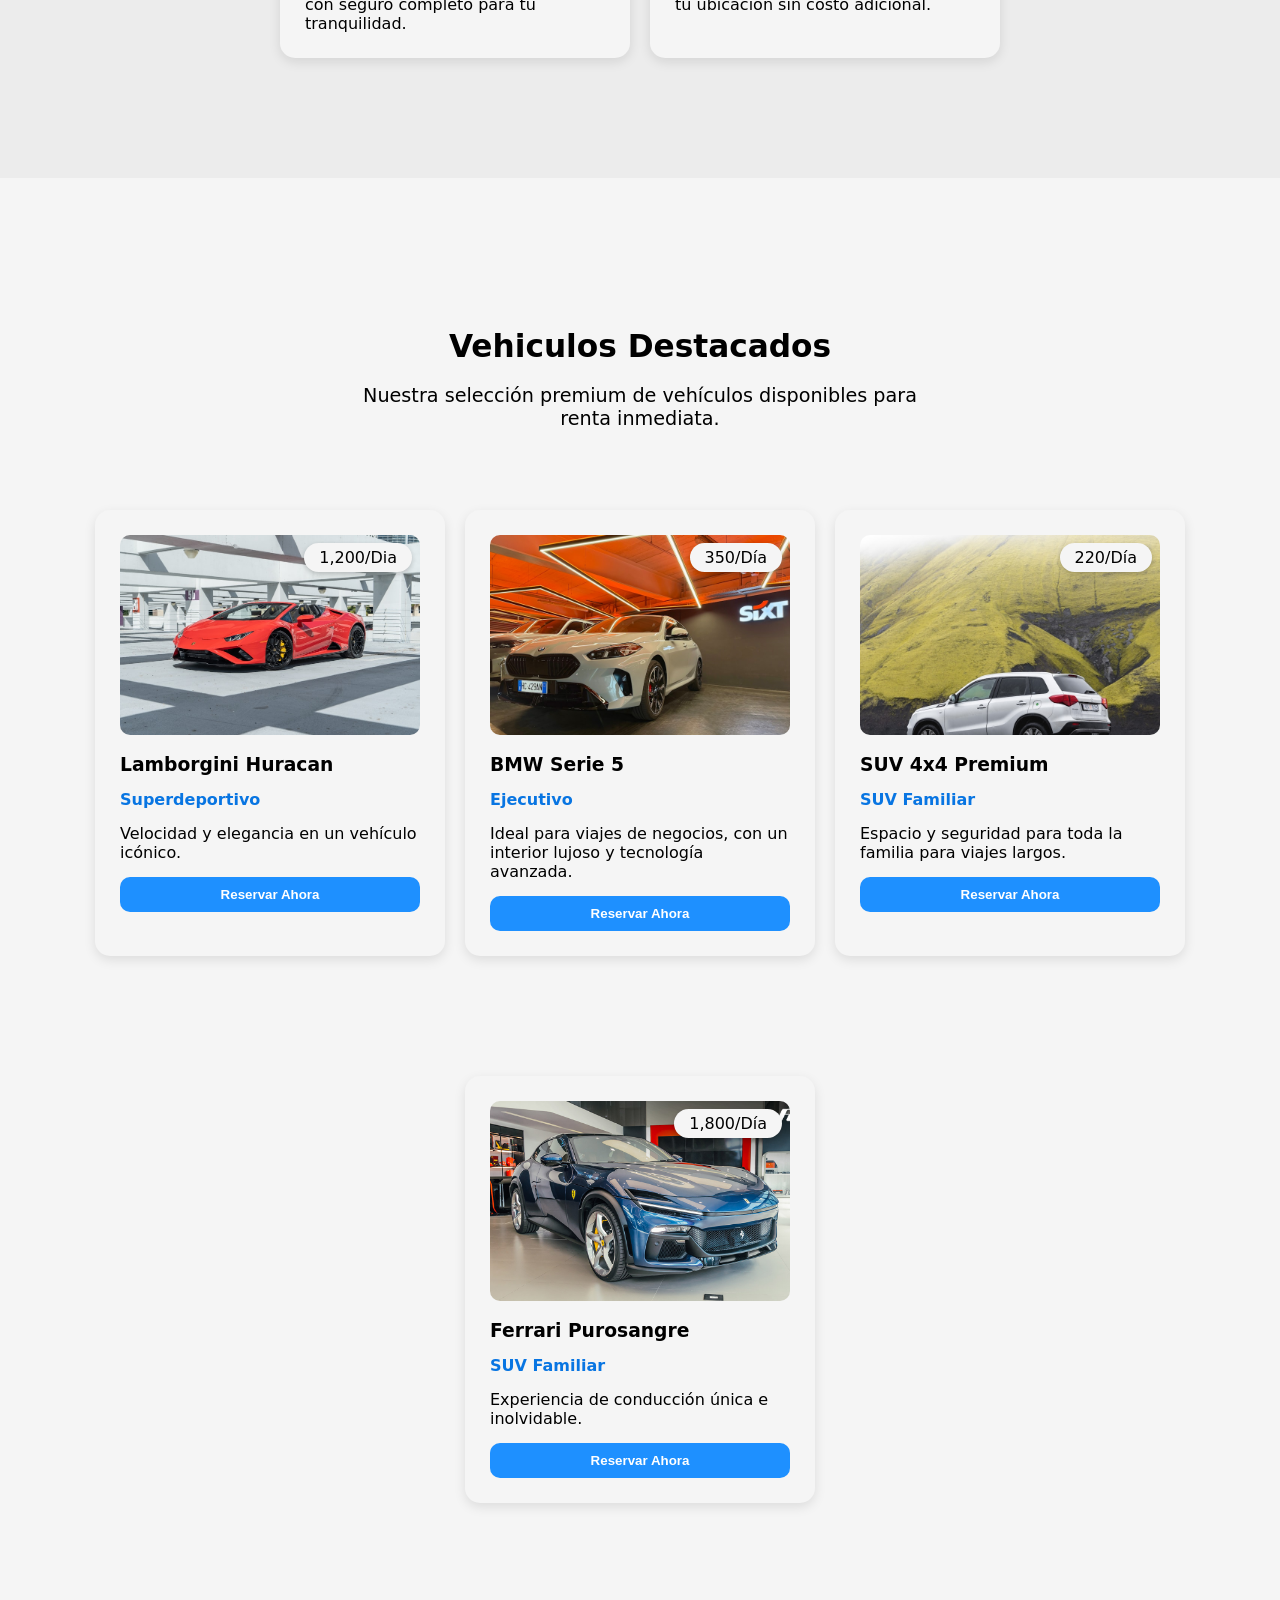
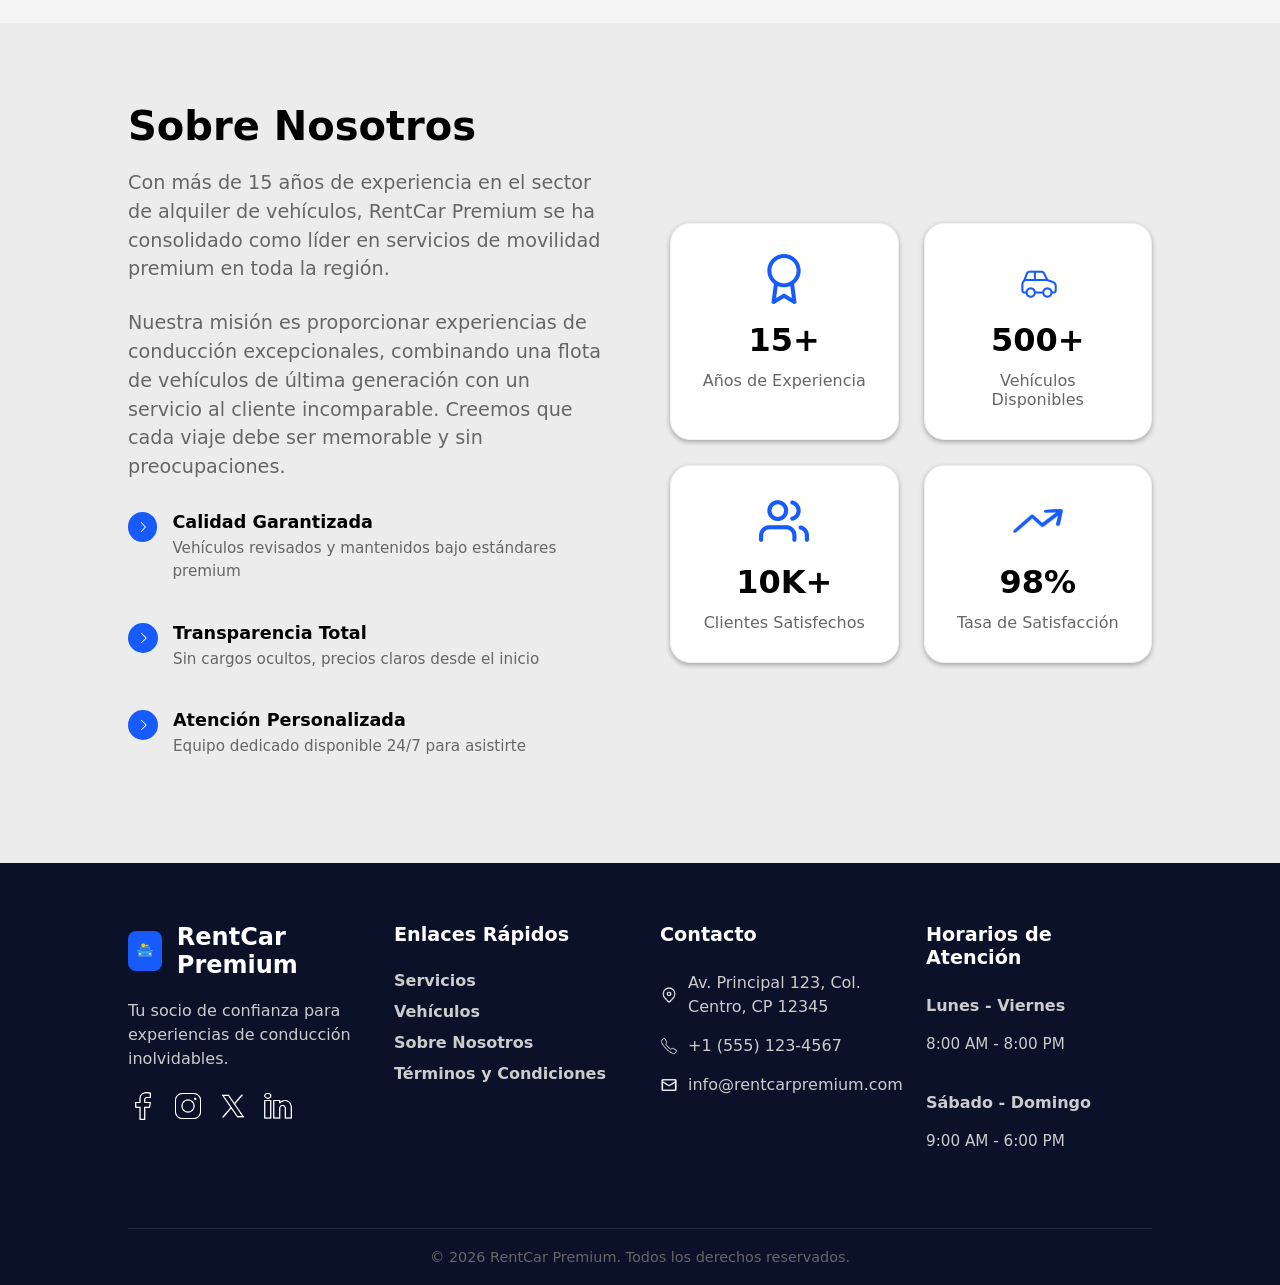
==== commit dd7b8bbd: "Finished Footer" ====
--- a/index.html
+++ b/index.html
@@ -21,10 +21,10 @@
       </div>
       <ul>
         <li><a href="#">Inicio</a></li>
-        <li><a href="#">Servicios</a></li>
-        <li><a href="#">Vehiculos</a></li>
-        <li><a href="#">Nosotros</a></li>
-        <li><a href="#">Contacto</a></li>
+        <li><a href="#servicios">Servicios</a></li>
+        <li><a href="#vehiculos">Vehiculos</a></li>
+        <li><a href="#sobre-nosotros">Nosotros</a></li>
+        <li><a href="#contactos">Contacto</a></li>
       </ul>
       <div class="button-reserve" ">
             <a href=" reserve.html"><button>Reservar Vehiculo</button></a>
@@ -32,7 +32,7 @@
     </nav>
   </header>
   <main>
-    <section class="hero">
+    <section class="hero" id="inicio">
       <div class="hero-content">
         <h1>Conduce el Auto de tus <br>Sueños Hoy</h1>
         </h1>
@@ -45,7 +45,7 @@
       </div>
     </section>
 
-    <section class="services">
+    <section class="services" id="servicios">
       <div class="service-tittle">
         <h2><b>Nuestros Servicios</b></h2>
         <p>Ofrecemos soluciones completas de alquiler de vehículos con servicios premium incluidos</p>
@@ -83,7 +83,7 @@
       </div>
     </section>
 
-    <section class="cars">
+    <section class="cars" id="vehiculos">
       <div class="cars-tittle">
         <h2><b>Vehiculos Destacados</b></h2>
         <p>Nuestra selección premium de vehículos disponibles para renta inmediata.</p>
@@ -138,7 +138,7 @@
       </div>
     </section>
 
-    <section class="section-us">
+    <section class="section-us" id="sobre-nosotros">
       <div class="us-tittle">
         <h2>Sobre Nosotros</h2>
         <p>Con más de 15 años de experiencia en el sector de alquiler de vehículos, RentCar Premium se ha consolidado
@@ -202,6 +202,58 @@
       </div>
     </section>
   </main>
+    <footer id="contactos">
+      <div class="footer-container">
+        <div class="footer-column branding">
+          <div class="footer-logo">
+            <div class="logo-icon-bg">
+              <img src="./assets/icons/icons8-alquiler-de-coches-100.png" alt="Logo">
+            </div>
+            <h2>RentCar Premium</h2>
+          </div>
+          <p>Tu socio de confianza para experiencias de conducción inolvidables.</p>
+          <div class="social-icons">
+            <a href="www.facebook.com.ar"><img src="./assets/icons/icon-facebook.png" alt="Facebook"></a>
+            <a href="www.instagram.com"><img src="./assets/icons/icon-instagram.png" alt="Instagram"></a>
+            <a href="www.x.com"><img src="./assets/icons/icon-x.png" alt="Twitter"></a>
+            <a href="www.linkedin.com"><img src="./assets/icons/icon-linkedin.png" alt="LinkedIn"></a>
+          </div>
+        </div>
+
+        <div class="footer-column">
+          <h3>Enlaces Rápidos</h3>
+          <ul>
+            <li><a href="#servicios">Servicios</a></li>
+            <li><a href="#vehiculos">Vehículos</a></li>
+            <li><a href="#sobre-nosotros">Sobre Nosotros</a></li>
+            <li><a href="#contactos">Términos y Condiciones</a></li>
+          </ul>
+        </div>
+
+        <div class="footer-column">
+          <h3>Contacto</h3>
+          <p><img src="./assets/icons/icon-pin.png"> Av. Principal 123, Col. Centro, CP 12345</p>
+          <p><img src="./assets/icons/icon-phone.png"> +1 (555) 123-4567</p>
+          <p><img src="./assets/icons/icon-mail.png"> info@rentcarpremium.com</p>
+        </div>
+
+        <div class="footer-column">
+          <h3>Horarios de Atención</h3>
+          <div class="schedule-item">
+            <p class="days">Lunes - Viernes</p>
+            <p class="hours">8:00 AM - 8:00 PM</p>
+          </div>
+          <div class="schedule-item">
+            <p class="days">Sábado - Domingo</p>
+            <p class="hours">9:00 AM - 6:00 PM</p>
+          </div>
+        </div>
+
+      </div>
+      <div class="footer-bottom">
+        <p>&copy; 2026 RentCar Premium. Todos los derechos reservados.</p>
+      </div>
+    </footer>
 </body>
 
 </html>
--- a/css/style.css
+++ b/css/style.css
@@ -12,6 +12,10 @@
     margin: 0;
     padding: 0;
     box-sizing: border-box;
+}
+
+html {
+    scroll-behavior: smooth;
 }
 
 body{
@@ -440,3 +444,136 @@
     font-size: 1rem;
     color: #666;
 }
+
+footer {
+    background-color: #0a1128;
+    color: #ffffff;
+    padding: 60px 10% 20px;
+    font-family: sans-serif;
+}
+
+.footer-container {
+    display: flex;
+    justify-content: space-between; 
+    gap: 40px;
+    flex-wrap: wrap;
+    border-bottom: 1px solid rgba(255, 255, 255, 0.1);
+    padding-bottom: 40px;
+}
+
+.footer-column {
+    flex: 1;
+    min-width: 200px;
+}
+
+.footer-column h3 {
+    font-size: 1.2rem;
+    margin-bottom: 25px;
+    color: #ffffff;
+}
+
+.footer-logo {
+    display: flex;
+    align-items: center;
+    gap: 15px;
+    margin-bottom: 20px;
+}
+
+.logo-icon-bg {
+    background-color: #175bfc;
+    width: 40px;
+    height: 40px;
+    border-radius: 8px;
+    display: flex;
+    justify-content: center;
+    align-items: center;
+    padding: 8px;
+}
+
+.logo-icon-bg img {
+    width: 100%;
+    object-fit: contain;
+}
+
+.social-icons {
+    display: flex;
+    gap: 15px;
+    margin-top: 20px;
+}
+
+.social-icons a img {
+    width: 30px;
+    height: 30px;
+    transition: transform 0.3s ease;
+}
+
+.social-icons a:hover img {
+    transform: translateY(-5px);
+}
+
+.footer-column ul {
+    display: flex;
+    flex-direction: column;
+    gap: 12px;
+    list-style: none;
+    padding: 0;
+    margin: 0;
+}
+
+.footer-column ul li {
+    text-decoration: none;
+    color: #ccc;
+    transition: color 0.3s ease;
+}
+
+.footer-column a {
+    color: #ccc;
+    text-decoration: none;
+    transition: color 0.3s ease;
+}
+
+.footer-column a:hover {
+    color: #175bfc;
+}
+
+.footer-column p {
+    display: flex;
+    align-items: center;
+    gap: 10px;
+    margin-bottom: 15px;
+    color: #ccc;
+    line-height: 1.5;
+}
+
+.footer-column p img {
+    width: 18px;
+}
+
+.footer-bottom {
+    text-align: center;
+    padding-top: 20px;
+    font-size: 0.9rem;
+    color: #666;
+}
+
+.schedule-item {
+    display: flex;
+    flex-direction: column;
+    margin-bottom: 20px; 
+}
+
+.days {
+    font-weight: bold;
+    color: #ffffff;
+    margin-bottom: 5px;
+}
+
+.hours {
+    color: #ccc;
+    font-size: 0.95rem;
+    margin-left: 0;
+}
+
+#contactos:smooth {
+    scroll-behavior: smooth;
+}
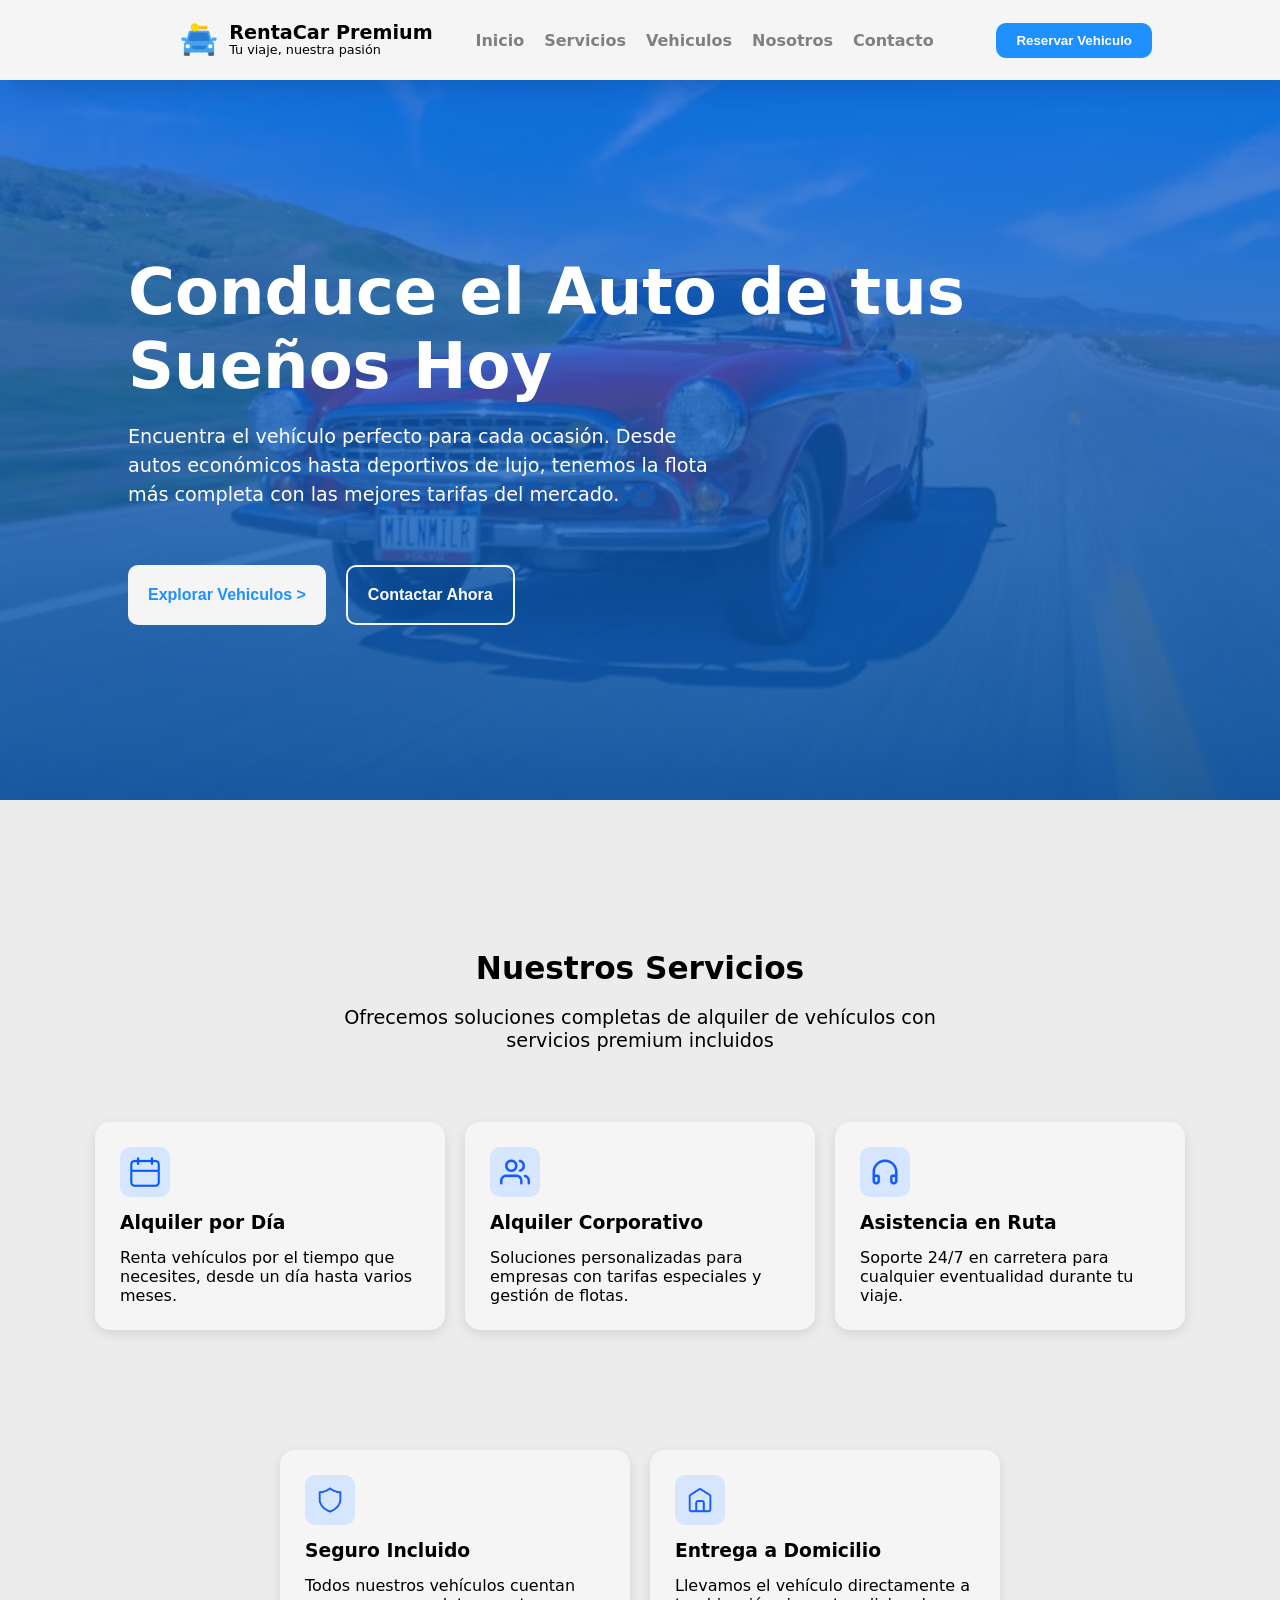
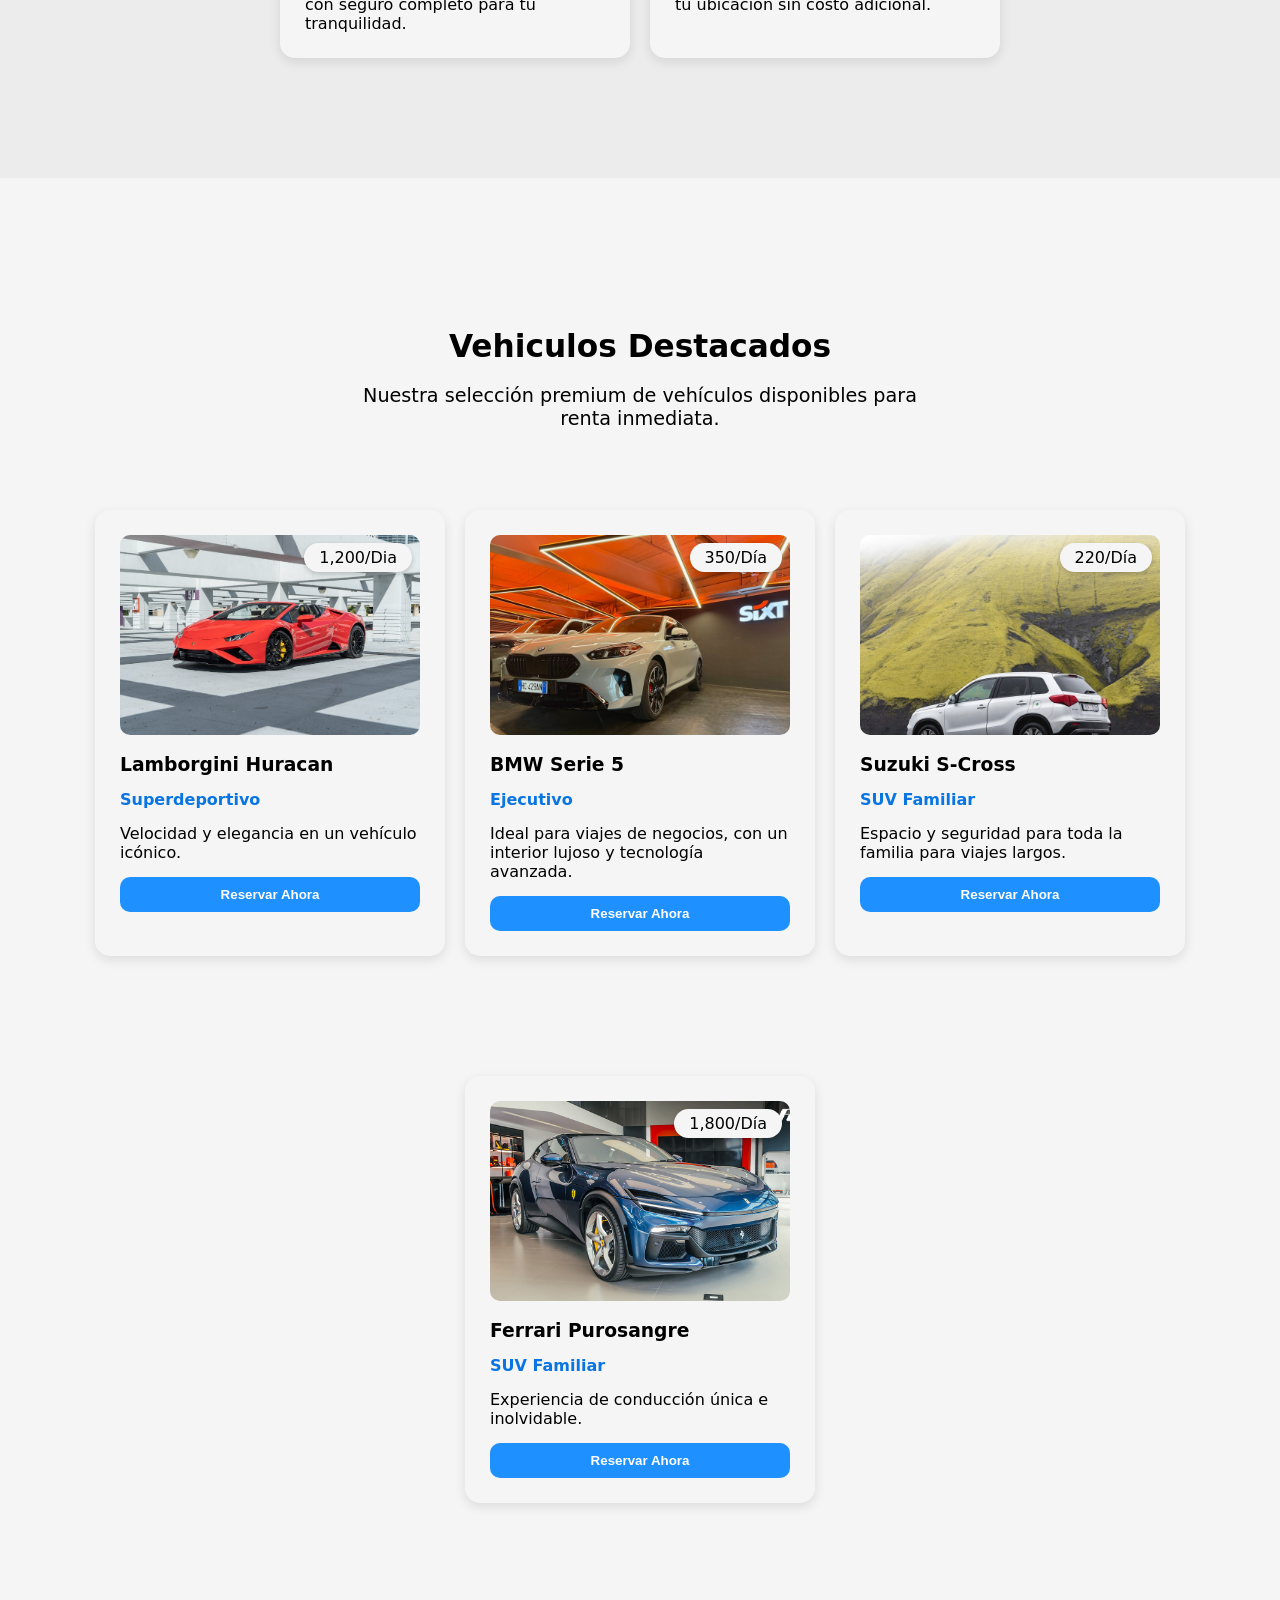
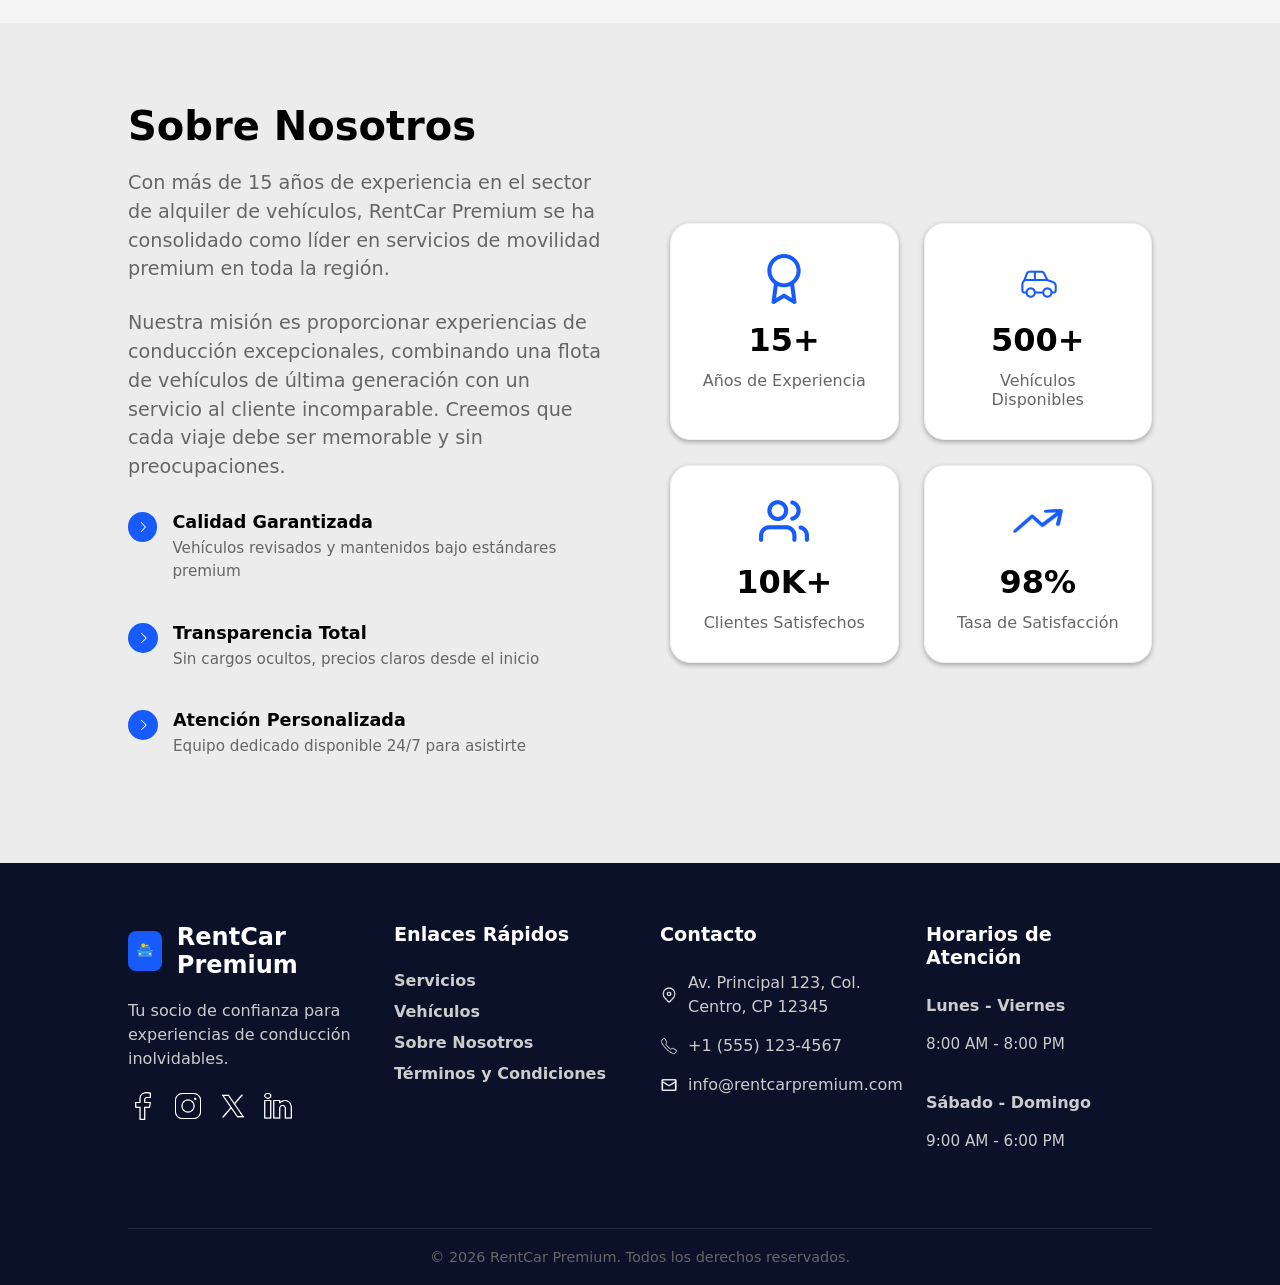
==== commit cfb4b1d8: "Finished Form & Styles Responsives" ====
--- a/index.html
+++ b/index.html
@@ -19,12 +19,23 @@
           <p>Tu viaje, nuestra pasión</p>
         </div>
       </div>
-      <ul>
+
+      <input type="checkbox" id="menu-toggle" class="menu-checkbox" />
+
+      <label for="menu-toggle" class="hamburger-label">
+        <img src="assets/icons/icon-hamburguer-menu.png" alt="Menú" class="hamburger-icon">
+      </label>
+
+      <ul class="nav-links">
         <li><a href="#">Inicio</a></li>
         <li><a href="#servicios">Servicios</a></li>
         <li><a href="#vehiculos">Vehiculos</a></li>
         <li><a href="#sobre-nosotros">Nosotros</a></li>
         <li><a href="#contactos">Contacto</a></li>
+
+        <!--* Enlace para mostrar el boton en celulares -->
+        
+        <li><a href="./reserve.html" class="nav-reserve-btn">Reservar Vehiculo</a></li>
       </ul>
       <div class="button-reserve" ">
             <a href=" reserve.html"><button>Reservar Vehiculo</button></a>
@@ -118,7 +129,7 @@
               alt="SUV 4x4 Premium color gris estacionado en un paisaje montañoso">
             <span class="price-tag">220/Día</span>
           </div>
-          <h3>SUV 4x4 Premium</h3>
+          <h3>Suzuki S-Cross</h3>
           <h4>SUV Familiar</h4>
           <p>Espacio y seguridad para toda la familia para viajes largos.</p>
           <button>Reservar Ahora</button>
@@ -140,7 +151,7 @@
 
     <section class="section-us" id="sobre-nosotros">
       <div class="us-tittle">
-        <h2>Sobre Nosotros</h2>
+        <h2><b>Sobre Nosotros</b></h2>
         <p>Con más de 15 años de experiencia en el sector de alquiler de vehículos, RentCar Premium se ha consolidado
           como líder en servicios de movilidad premium en toda la región.</p>
         <p>Nuestra misión es proporcionar experiencias de conducción excepcionales, combinando una flota de vehículos de
@@ -202,58 +213,58 @@
       </div>
     </section>
   </main>
-    <footer id="contactos">
-      <div class="footer-container">
-        <div class="footer-column branding">
-          <div class="footer-logo">
-            <div class="logo-icon-bg">
-              <img src="./assets/icons/icons8-alquiler-de-coches-100.png" alt="Logo">
-            </div>
-            <h2>RentCar Premium</h2>
-          </div>
-          <p>Tu socio de confianza para experiencias de conducción inolvidables.</p>
-          <div class="social-icons">
-            <a href="www.facebook.com.ar"><img src="./assets/icons/icon-facebook.png" alt="Facebook"></a>
-            <a href="www.instagram.com"><img src="./assets/icons/icon-instagram.png" alt="Instagram"></a>
-            <a href="www.x.com"><img src="./assets/icons/icon-x.png" alt="Twitter"></a>
-            <a href="www.linkedin.com"><img src="./assets/icons/icon-linkedin.png" alt="LinkedIn"></a>
-          </div>
-        </div>
-
-        <div class="footer-column">
-          <h3>Enlaces Rápidos</h3>
-          <ul>
-            <li><a href="#servicios">Servicios</a></li>
-            <li><a href="#vehiculos">Vehículos</a></li>
-            <li><a href="#sobre-nosotros">Sobre Nosotros</a></li>
-            <li><a href="#contactos">Términos y Condiciones</a></li>
-          </ul>
-        </div>
-
-        <div class="footer-column">
-          <h3>Contacto</h3>
-          <p><img src="./assets/icons/icon-pin.png"> Av. Principal 123, Col. Centro, CP 12345</p>
-          <p><img src="./assets/icons/icon-phone.png"> +1 (555) 123-4567</p>
-          <p><img src="./assets/icons/icon-mail.png"> info@rentcarpremium.com</p>
-        </div>
-
-        <div class="footer-column">
-          <h3>Horarios de Atención</h3>
-          <div class="schedule-item">
-            <p class="days">Lunes - Viernes</p>
-            <p class="hours">8:00 AM - 8:00 PM</p>
-          </div>
-          <div class="schedule-item">
-            <p class="days">Sábado - Domingo</p>
-            <p class="hours">9:00 AM - 6:00 PM</p>
-          </div>
-        </div>
-
-      </div>
-      <div class="footer-bottom">
-        <p>&copy; 2026 RentCar Premium. Todos los derechos reservados.</p>
-      </div>
-    </footer>
+  <footer id="contactos">
+    <div class="footer-container">
+      <div class="footer-column branding">
+        <div class="footer-logo">
+          <div class="logo-icon-bg">
+            <img src="./assets/icons/icons8-alquiler-de-coches-100.png" alt="Logo">
+          </div>
+          <h2>RentCar Premium</h2>
+        </div>
+        <p>Tu socio de confianza para experiencias de conducción inolvidables.</p>
+        <div class="social-icons">
+          <a href="www.facebook.com.ar"><img src="./assets/icons/icon-facebook.png" alt="Facebook"></a>
+          <a href="www.instagram.com"><img src="./assets/icons/icon-instagram.png" alt="Instagram"></a>
+          <a href="www.x.com"><img src="./assets/icons/icon-x.png" alt="Twitter"></a>
+          <a href="www.linkedin.com"><img src="./assets/icons/icon-linkedin.png" alt="LinkedIn"></a>
+        </div>
+      </div>
+
+      <div class="footer-column">
+        <h3>Enlaces Rápidos</h3>
+        <ul>
+          <li><a href="#servicios">Servicios</a></li>
+          <li><a href="#vehiculos">Vehículos</a></li>
+          <li><a href="#sobre-nosotros">Sobre Nosotros</a></li>
+          <li><a href="#contactos">Términos y Condiciones</a></li>
+        </ul>
+      </div>
+
+      <div class="footer-column">
+        <h3>Contacto</h3>
+        <p><img src="./assets/icons/icon-pin.png"> Av. Principal 123, Col. Centro, CP 12345</p>
+        <p><img src="./assets/icons/icon-phone.png"> +1 (555) 123-4567</p>
+        <p><img src="./assets/icons/icon-mail.png"> info@rentcarpremium.com</p>
+      </div>
+
+      <div class="footer-column">
+        <h3>Horarios de Atención</h3>
+        <div class="schedule-item">
+          <p class="days">Lunes - Viernes</p>
+          <p class="hours">8:00 AM - 8:00 PM</p>
+        </div>
+        <div class="schedule-item">
+          <p class="days">Sábado - Domingo</p>
+          <p class="hours">9:00 AM - 6:00 PM</p>
+        </div>
+      </div>
+
+    </div>
+    <div class="footer-bottom">
+      <p>&copy; 2026 RentCar Premium. Todos los derechos reservados.</p>
+    </div>
+  </footer>
 </body>
 
 </html>
--- a/css/style.css
+++ b/css/style.css
@@ -1,11 +1,11 @@
 :root{
-    --primary-color-button: #1E90FF;  /* Color principal botones*/
-    --hero-button-color: #bcdeff; /* Color de fondo del botón principal en la sección hero */
-    --hero-button-transparent-color: #f3f3f321; /* Color de fondo del botón transparente en la sección hero */
-    --color-background: #F5F5F5;  /* Color de fondo general */
-    --color-text: #fff; /* Color de texto general en la seccion del Hero*/
-
-    /*Color de todos los iconos: #175bfc */
+    --primary-color-button: #1E90FF;  /** Color principal botones*/
+    --hero-button-color: #bcdeff; /** Color de fondo del botón principal en la sección hero */
+    --hero-button-transparent-color: #f3f3f321; /** Color de fondo del botón transparente en la sección hero */
+    --color-background: #F5F5F5;  /** Color de fondo general */
+    --color-text: #fff; /** Color de texto general en la seccion del Hero*/
+
+    /** Color de todos los iconos: #175bfc  **/
 }
 
 *{
@@ -62,6 +62,15 @@
     justify-content: space-between;
     box-shadow: 10px 10px 20px rgba(0, 0, 0, 0.1);
 }
+
+.menu-checkbox, .hamburger-label {
+    display: none;
+}
+
+.nav-reserve-btn {
+    display: none;
+}
+
 
 ul {
     list-style: none;
@@ -106,8 +115,6 @@
     background-color: #1474d4;
 }
 
-
-
 .hero{
     background-image:
     linear-gradient(rgba(26, 103, 218, 0.671), rgba(7, 83, 165, 0.884)), url("../assets/img/el-historico-p1800-s-con-mas-de-5-millones-de-kilometros-foto-volvo-KXBTYOFQCZH6FHV2QDAOSNLQKI.avif");
@@ -220,7 +227,7 @@
 .card img {
     width: 50px;
     height: 50px;
-    background-color: #d7e6ff; /* Fondo azul detras del icono*/
+    background-color: #d7e6ff; /** Fondo azul detras del icono*/
     padding: 10px;
     border-radius: 10px;
 }
@@ -287,7 +294,7 @@
 }
 
 .price-tag {
-    position: absolute; /* Superpone el elemento en una capa superior */
+    position: absolute; /** Superpone el elemento en una capa superior */
     top: 8px;
     right: 8px;
     background-color: var(--color-background);
@@ -357,14 +364,14 @@
 }
 
 .icon-bg {
-    background-color: #175bfc; 
+    background-color: #175bfc;
     width: 30px;
     height: 30px;
-    border-radius: 50%; /* Lo hago circular */
+    border-radius: 50%; /**Lo hago circular */
     display: flex;
     justify-content: center;
     align-items: center;
-    padding: 8px; /* Controlo que tan grande se ve el icono adentro del círculo */
+    padding: 8px;/** Controlo que tan grande se ve el icono adentro del círculo */
 }
 
 .icon-bg img {
@@ -410,27 +417,27 @@
 .container-grid-cards {
     flex: 1;
     display: grid;
-    grid-template-columns: repeat(2, 1fr); /*Creo el cuadrado 2x2*/
+    grid-template-columns: repeat(2, 1fr); /** Creo el cuadrado 2x2*/
     gap: 25px;
 }
 
 .grid-card {
-        background-color: #fff;
-        padding: 30px;
-        border-radius: 20px;
-        text-align: center;
-        box-shadow: 0 2px 5px rgba(0, 0, 0, 0.3);
-        display: flex;
-        flex-direction: column;
-        align-items: center;
-        gap: 12px;
-        border: 1px solid #f0f0f0;
+    background-color: #fff;
+    padding: 30px;
+    border-radius: 20px;
+    text-align: center;
+    box-shadow: 0 2px 5px rgba(0, 0, 0, 0.3);
+    display: flex;
+    flex-direction: column;
+    align-items: center;
+    gap: 12px;
+    border: 1px solid #f0f0f0;
 }
 
 .card-icon {
     width: 50px;
     height: 50px;
-    object-fit: contain; /* El icono mantiene su proporción sin distorsionarse */
+    object-fit: contain; /** El icono mantiene su proporción sin distorsionarse */
     margin-bottom: 5px;
 }
 
@@ -574,6 +581,509 @@
     margin-left: 0;
 }
 
-#contactos:smooth {
-    scroll-behavior: smooth;
+/** Estilos para el formulario **/
+
+.container-exit-button{
+    display: flex;
+    justify-content: center;
+    align-items: center;
+}
+
+.exit-button {
+    display: flex;
+    align-items: center;
+    gap: 4px;
+    background: none;
+    border: none;
+    cursor: pointer;
+    font-size: 1rem;
+    font-weight: 500;
+    color: #4b5563;
+    padding: 10px 0;
+    transition: var(--color-text) 0.3 ease;
+}
+
+.exit-button img {
+    padding: 10px;
+    border-radius: 50%;
+    width: 36px;
+    height: 36px;
+    object-fit: contain; /** El icono mantiene su proporción sin distorsionarse */
+}
+
+.exit-button:hover {
+    background: none;
+    color: #727272;
+}
+
+.form-tittle {
+    text-align: center;
+    margin: 60px 0 40px;
+    display: flex;
+    flex-direction: column;
+    align-items: center;
+}
+
+.form-tittle img {
+    width: 100px;
+    height: 100px;
+    object-fit: contain;
+}
+
+.form-tittle h1 {
+    font-size: 2.2rem;
+    font-weight: 700;
+}
+
+.form-tittle p {
+    font-size: 1.05rem;
+    color: #666;
+    max-width: 500px;
+    line-height: 1.5;
+}
+
+.booking-form {
+    background-color: var(--color-background);
+    border-radius: 20px;
+    padding: 45px 50px;
+    max-width: 850px;
+    margin: 0 auto 80px;
+    box-shadow: 0 10px 30px rgba(0, 0, 0, 0.09);
+    display: flex;
+    flex-direction: column;
+    gap: 30px;
+}
+
+.form-section-header {
+    display: flex;
+    align-items: center;
+    gap: 12px;
+    color: #0b1a30;
+    margin-bottom: 5px;
+}
+
+.form-section-header img {
+    width: 22px;
+    height: 22px;
+    object-fit: contain;
+}
+
+.form-section-header h2 {
+    font-size: 1.3rem;
+    font-weight: 600;
+}
+
+.booking-form hr {
+    border: none;
+    border-top: 1px solid #d8d7d7;
+    margin: 15px 0 ;
+}
+
+.form-row {
+    display: flex;
+    gap: 24px;
+    width: 100%;
+}
+
+.form-group {
+    flex: 1; /** Obliga a que ambos campos midan exactamente lo mismo */
+    display: flex;
+    flex-direction: column;
+    gap: 8px;
+}
+
+.radio-group {
+    display: flex;
+    flex-direction: column;
+    gap: 16px;
+    width: 100%;
+    margin-top: 16px;
+}
+
+.radio-label {
+    flex: 1;
+    display: flex;
+    flex-direction: flex-start;
+    align-items: start;
+    justify-content: start;
+    gap: 12px;
+    padding: 24px 16px;
+    background-color: #f9fafb;
+    border: 1px solid #e5e7eb;
+    border-radius: 12px;
+    cursor: pointer;
+    transition: all 0.25s ease;
+}
+
+.radio-label span {
+    font-size: 0.9rem;
+    font-weight: 500;
+    text-align: center;
+}
+
+.radio-label:hover{
+    background-color: #eff6ff;
+    border-color: #175bfc;
+}
+
+.check-group {
+    display: flex;
+    flex-direction: column;
+    gap: 16px;
+    width: 100%;
+    margin-top: 16px;
+}
+
+.check-group label {
+    background-color: #f9fafb;
+    border: 1px solid #e5e7eb;
+    height: 55px;
+    border-radius: 8px;
+    padding: 0 16px;
+    cursor: pointer;
+    transition: all 0.25s ease;
+    display: flex;
+    align-items: center;
+    gap: 12px;
+}
+
+.check-group label:hover {
+    background-color: #eff6ff;
+    border-color: #175bfc;
+}
+
+.check-group input[type="checkbox"] {
+    width: 18px;
+    height: 18px;
+    cursor: pointer;
+    accent-color: #175bfc;
+}
+
+.check-group span {
+    font-size: 0.95rem;
+    font-weight: 500;
+    color: #4b5563;
+}
+
+.form-group label {
+    font-size: 0.9rem;
+    font-weight: 600;
+    color: #374151;
+    font-family: system-ui, -apple-system, BlinkMacSystemFont, 'Segoe UI', Roboto, Oxygen, Ubuntu, Cantarell, 'Open Sans', 'Helvetica Neue', sans-serif;
+}
+
+.form-group input, 
+.form-group select,
+.form-group textarea {
+    width: 100%;
+    padding: 14px 16px;
+    font-size: 0.95rem;
+    background-color: #f9fafb;
+    border: 1px solid #e5e7eb;
+    border-radius: 10px;
+    color: #1f2937;
+    outline: none;
+    font-family: system-ui, -apple-system, BlinkMacSystemFont, 'Segoe UI', Roboto, Oxygen, Ubuntu, Cantarell, 'Open Sans', 'Helvetica Neue', sans-serif;
+    transition: all 0.3 ease;
+}
+
+.form-group input::placeholder,
+.form-group textarea::placeholder {
+    color: #9ca3af;
+}
+
+.form-group input:focus, 
+.form-group select:focus,
+.form-group textarea:focus {
+    background-color: #ffffff;
+    border-color: #175bfc;
+    box-shadow:0 0 0 4px rgba(23, 91, 252, 0.08); 
+}
+
+.container-submit-button {
+    display: flex;
+    flex-direction: row;
+    gap: 16px;
+    width: 100%;
+    height: 55px;
+}
+
+.submit-button {
+    flex: 2;
+    font-size: 0.95rem;
+    font-weight: 600;
+    border-radius: 10px;
+    cursor: pointer;
+    border: none;
+    background-color: var(--primary-color-button);
+    color: white;
+    display: flex;
+    align-items: center;
+    justify-content: center;
+    gap: 10px;
+}
+
+.submit-button img {
+    width: 34px;
+    height: 34px;
+    object-fit: contain;
+}
+
+.reset-button {
+    flex: 1;
+    font-size: 0.95rem;
+    font-weight: 600;
+    border-radius: 10px;
+    cursor: pointer;
+    border: 1px solid #e5e7eb;
+    background-color: #f3f4f6;
+    color: #4b5563;
+}
+
+.reset-button:hover{
+    background-color: #e2e2e2;
+}
+
+/** Media Queries para Tablets y Desktop **/
+@media (max-width: 1024px) {
+
+    nav {
+        padding: 15px 5%;
+        gap: 15px;
+        justify-content: space-between;
+    }
+
+    .hero {
+        height: 65vh; 
+    }
+
+    .hero-content h1 {
+        font-size: 2.2rem;
+        line-height: 1.2;
+    }
+
+    .section-us {
+        display: flex;
+        flex-direction: column;
+        margin-left: 0 !important;
+        padding: 40px 5%;
+        text-align: center;
+        gap: 40px;
+    }
+
+    .list-text {
+        align-items: flex-start;
+    }
+
+    .us-tittle {
+        max-width: 100%;
+        margin: 0 auto;
+        display: flex;
+        flex-direction: column;
+        align-items: center;
+    }
+
+    .container-grid-cards {
+        display: grid;
+        grid-template-columns: repeat(2, 1fr); 
+        gap: 20px;
+        width: 100%;
+        max-width: 500px;
+        margin: 0 auto;
+    }
+
+    .grid-card {
+        padding: 20px;
+        width: 100%;
+        height: auto; 
+    }
+
+    .footer-container {
+        display: grid;
+        grid-template-columns: repeat(2, 1fr); 
+        gap: 40px; 
+        text-align: left; 
+    }
+}
+
+/** Media Queries para Moviles */
+@media (max-width: 768px) {
+    
+    nav {
+        position: relative;
+        flex-direction: row;
+        justify-content: space-between;
+        align-items: center;
+        padding: 15px 5%;
+        width: 100%;
+    }
+
+    .hamburger-label {
+        display: flex;
+        align-items: center;
+        cursor: pointer;
+        z-index: 100;
+    }
+
+    .hamburger-icon {
+        width: 30px;
+        height: auto;
+    }
+
+    .button-reserve {
+        display: none;
+    }
+
+    .nav-links .nav-reserve-btn {
+        display: block;
+        background-color: #175bfc;
+        color: white !important;
+        padding: 12px 24px;
+        border-radius: 8px;
+        font-weight: 600;
+        text-align: center;
+        margin-top: 15px;
+        box-shadow: 0 4px 10px rgba(23, 91, 252, 0.2);
+        text-decoration: none;
+    }
+
+    .nav-links .nav-reserve-btn:active {
+        background-color: #0b46d1;
+    }
+
+    nav ul, .nav-links { 
+        display: none;
+        position: absolute;
+        top: 100%;
+        left: 0;
+        width: 100%;
+        background-color: #ffffff;
+        flex-direction: column;
+        align-items: center;
+        gap: 15px;
+        padding: 20px 0;
+        margin: 0;
+        box-shadow: 0 4px 12px rgba(0,0,0,0.1);
+    }
+
+    .menu-checkbox:checked ~ ul.nav-links {
+        display: flex;
+    }
+
+    .menu-checkbox {
+        display: none;
+    }
+
+    .button-reserve, nav button, nav .btn-reserve {
+        display: none;
+    }
+
+    .hero {
+        height: 60vh;
+    }
+
+    .hero-content {
+        padding-left: 5%;
+        text-align: center;
+    }
+
+    .section-us {
+        display: flex;
+        flex-direction: column;
+        text-align: center;
+        gap: 30px;
+    }
+
+    .us-tittle {
+        margin-bottom: 30px;
+        display: flex;
+        flex-direction: column;
+        align-items: center;
+        justify-content: center;
+    }
+
+    .ul-list {
+        display: flex;
+        flex-direction: column;
+        justify-content: center;
+        align-items: center;
+        gap: 15px;
+    }
+
+    .list-text {
+        display: flex;
+        flex-direction: column;
+        align-items: center; 
+        text-align: center;
+    }
+
+    .container-grid-cards {
+        display: grid;
+        grid-template-columns: 1fr; 
+        gap: 20px;
+        justify-items: center;
+        width: 100%;
+    }
+
+    .grid-card {
+        padding: 20px;
+        width: 100%;
+        max-width: 280px;
+        height: auto; 
+    }
+
+    .footer-container {
+        display: grid;
+        grid-template-columns: 1fr; 
+        gap: 35px;
+        text-align: center; 
+    }
+
+    .footer-column, .footer-container ul, 
+    .footer-container .us-list li, 
+    .footer-container .schedule-item {
+        display: flex;
+        flex-direction: column;
+        align-items: center;
+        justify-content: center;
+        padding: 0;
+    }
+}
+
+/** Media Quieries para el formulario*/
+@media (max-width: 480px) {
+    
+    .booking-form {
+        padding: 30px 16px;
+        gap: 20px;
+    }
+
+    .form-row {
+        flex-direction: column;
+        gap: 16px;
+    }
+
+    .container-submit-button {
+        flex-direction: column;
+        height: auto;
+        gap: 12px;
+    }
+
+    .submit-button, 
+    .reset-button {
+        flex: none;
+        width: 100%;
+        padding: 16px;
+        text-align: center;
+        justify-content: center;
+    }
+
+    .form-tittle h1 {
+        font-size: 1.8rem;
+    }
+    
+    .form-tittle p {
+        font-size: 0.95rem;
+        padding: 0 10px;
+    }
 }
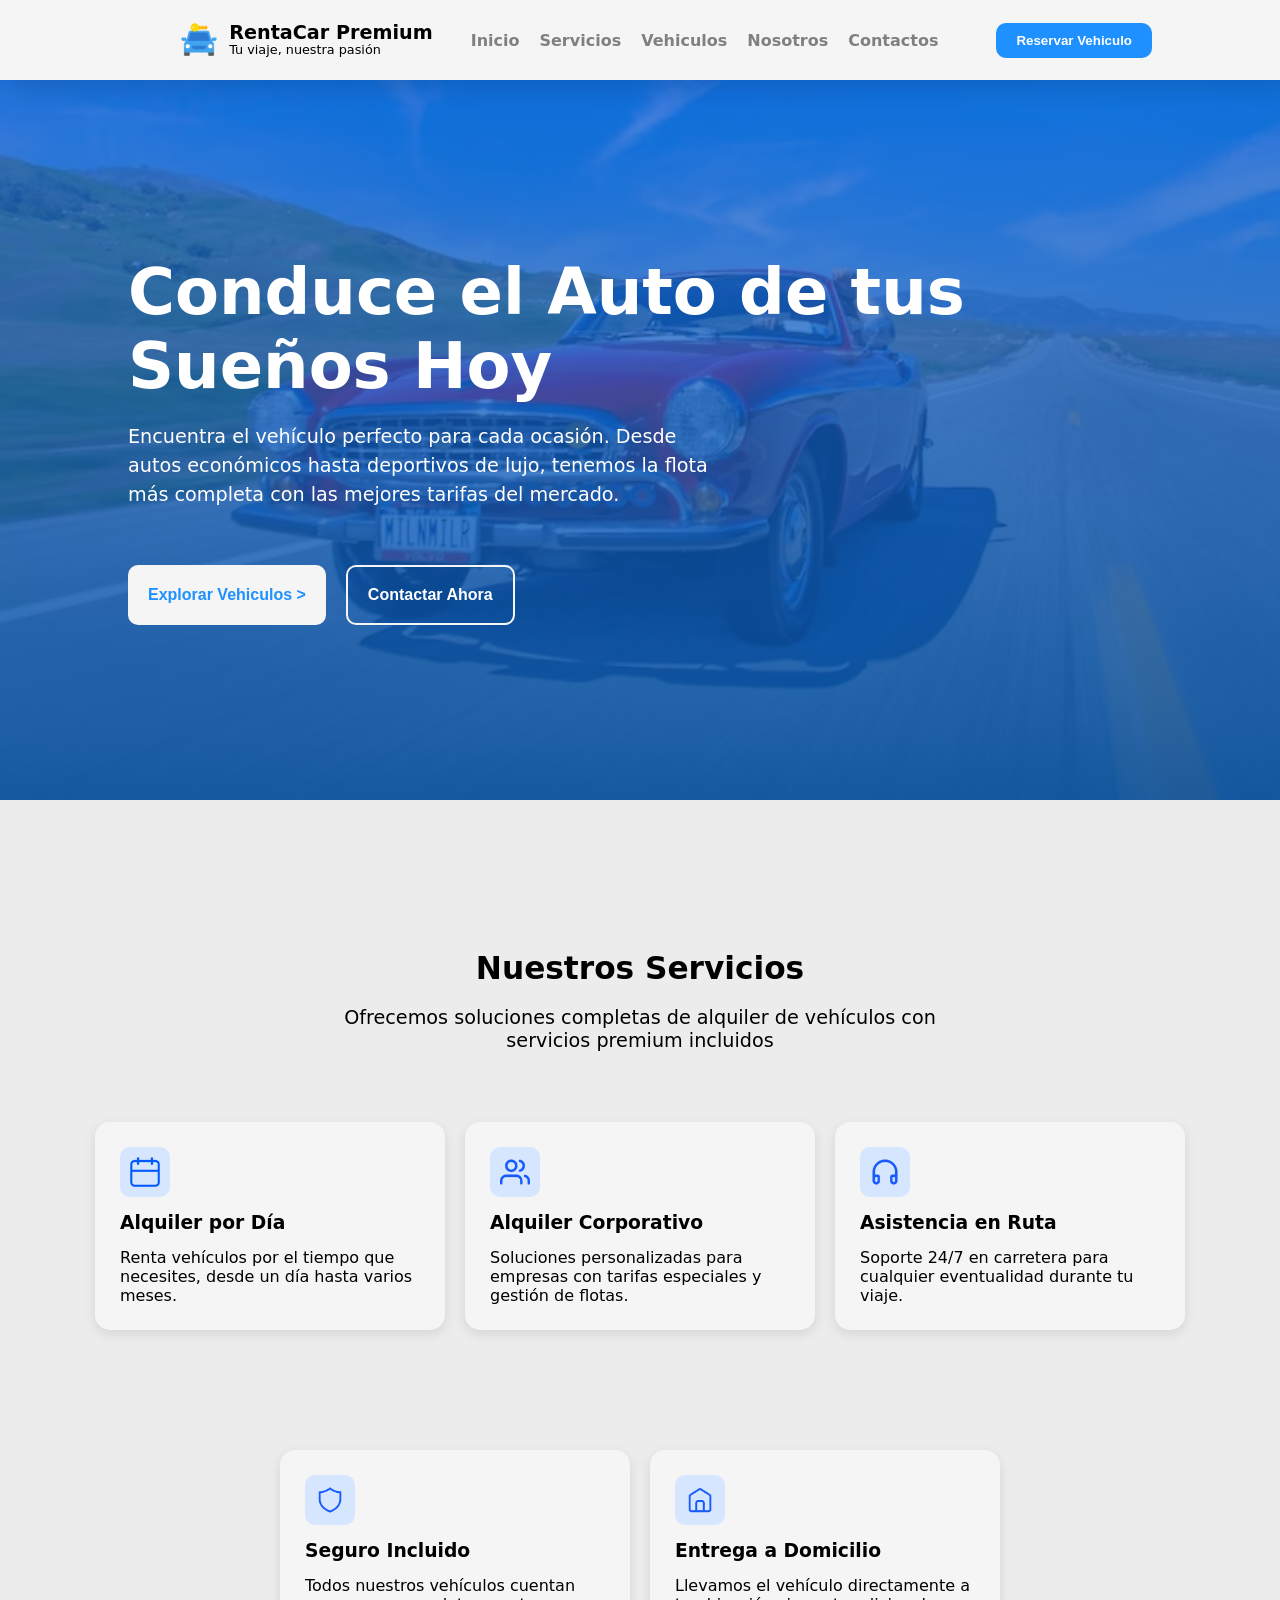
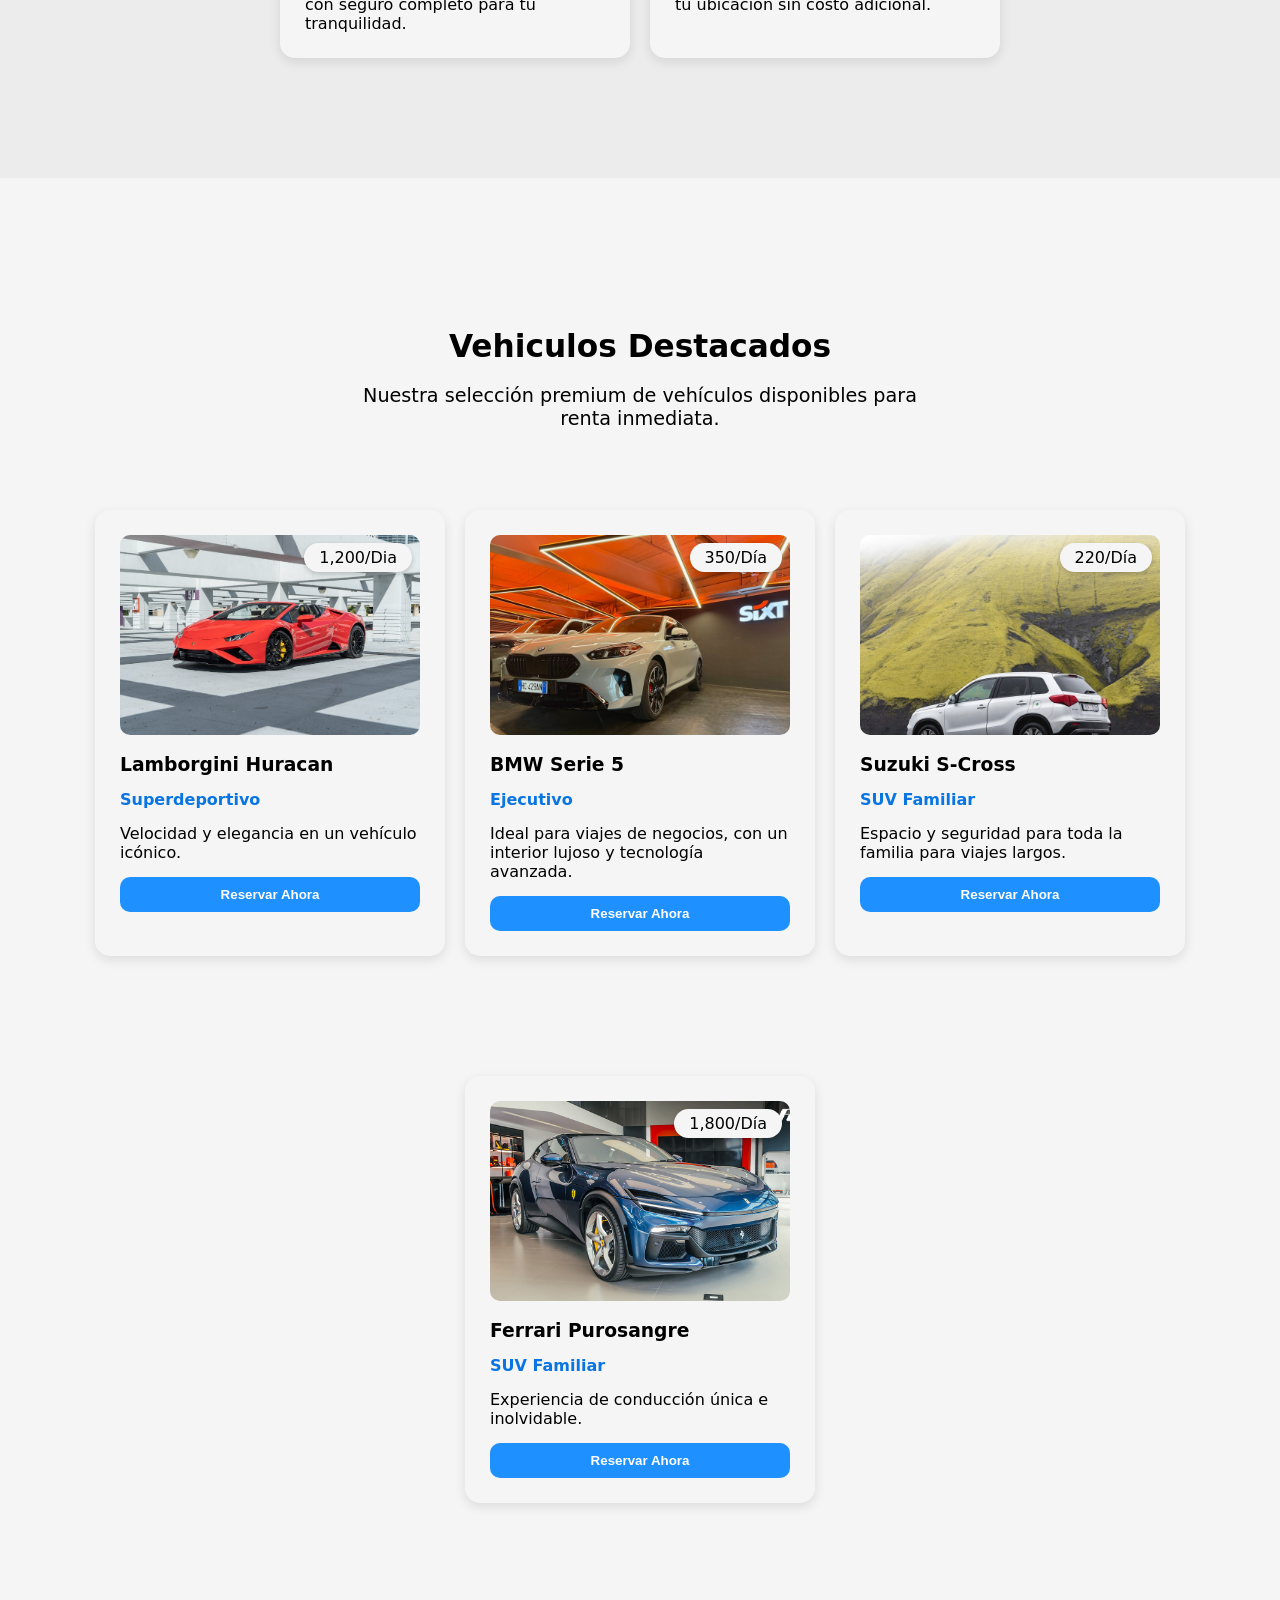
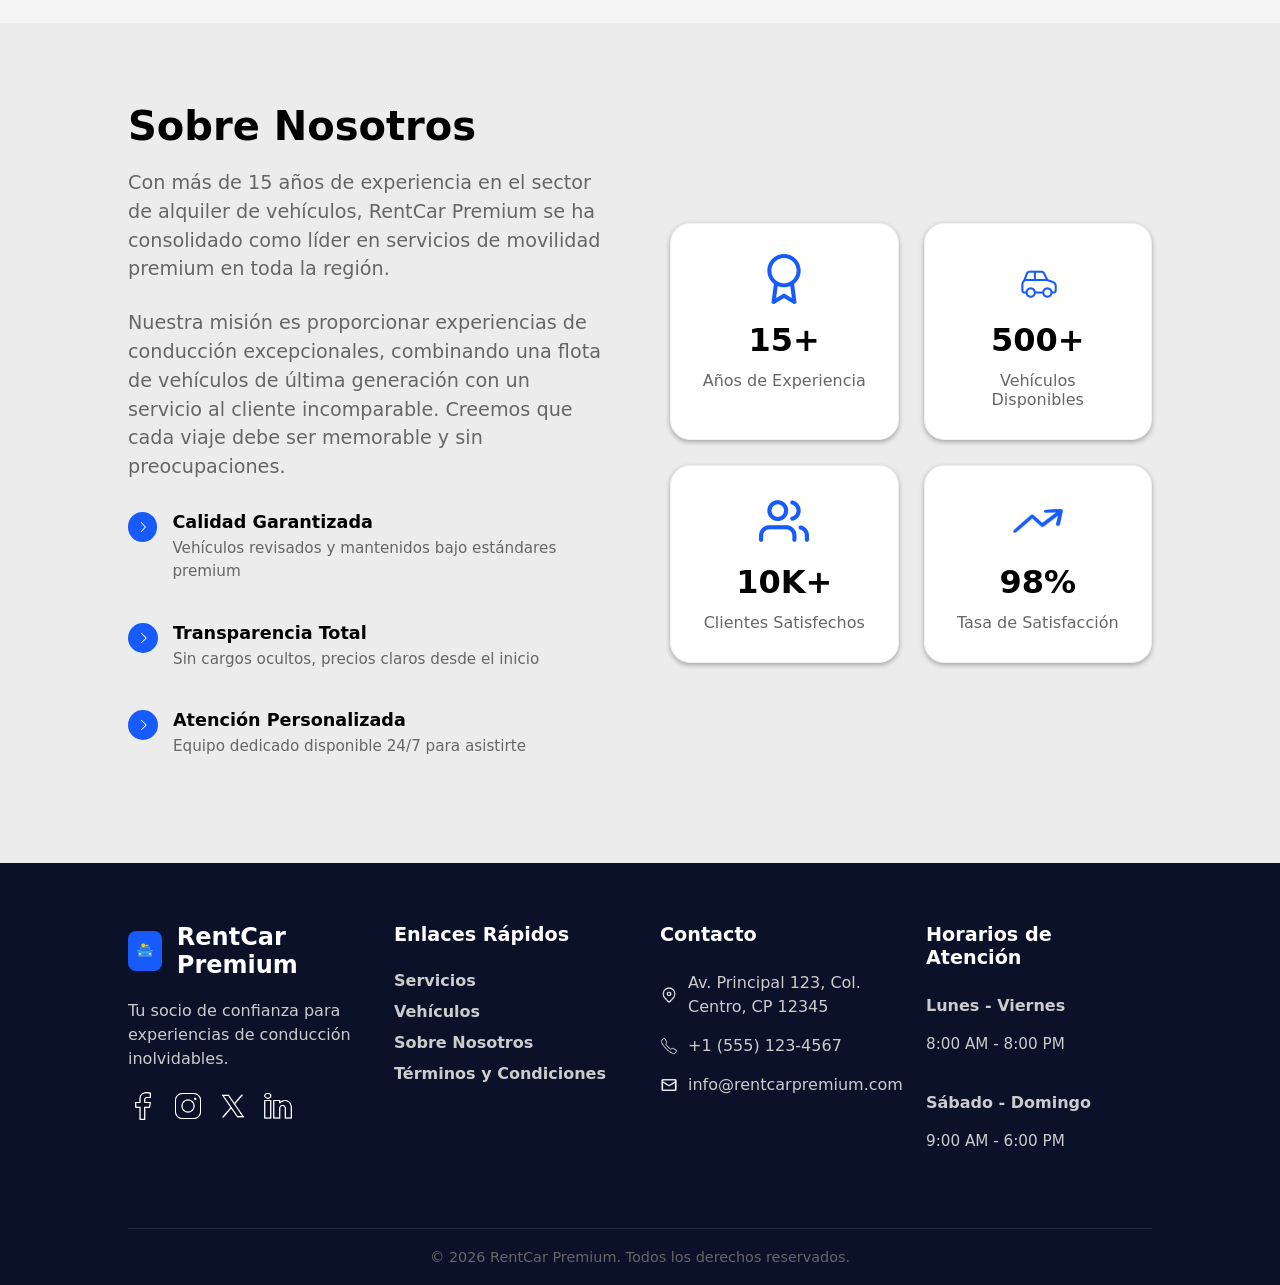
==== commit 3fef6a5b: "Bugs Fixes" ====
--- a/index.html
+++ b/index.html
@@ -31,14 +31,14 @@
         <li><a href="#servicios">Servicios</a></li>
         <li><a href="#vehiculos">Vehiculos</a></li>
         <li><a href="#sobre-nosotros">Nosotros</a></li>
-        <li><a href="#contactos">Contacto</a></li>
+        <li><a href="#contactos">Contactos</a></li>
 
         <!--* Enlace para mostrar el boton en celulares -->
-        
+
         <li><a href="./reserve.html" class="nav-reserve-btn">Reservar Vehiculo</a></li>
       </ul>
       <div class="button-reserve" ">
-            <a href=" reserve.html"><button>Reservar Vehiculo</button></a>
+        <a href=" reserve.html"><button>Reservar Vehiculo</button></a>
       </div>
     </nav>
   </header>
@@ -50,8 +50,9 @@
         <p>Encuentra el vehículo perfecto para cada ocasión. Desde autos económicos hasta deportivos de lujo, tenemos la
           flota más completa con las mejores tarifas del mercado.</p>
         <div class="hero-button">
-          <button>Explorar Vehiculos ></button>
-          <button id="button-transparent">Contactar Ahora</button>
+          <a href="#vehiculos"><button>Explorar Vehiculos ></button></a>
+          <a href="#contactos"><button id="button-transparent">Contactar Ahora</button></a>
+          
         </div>
       </div>
     </section>
@@ -109,7 +110,7 @@
           <h3>Lamborgini Huracan</h3>
           <h4>Superdeportivo</h4>
           <p>Velocidad y elegancia en un vehículo icónico.</p>
-          <button>Reservar Ahora</button>
+          <a href="reserve.html"><button>Reservar Ahora</button></a>
         </article>
 
         <article class="cars-card">
@@ -120,7 +121,7 @@
           <h3>BMW Serie 5</h3>
           <h4>Ejecutivo</h4>
           <p>Ideal para viajes de negocios, con un interior lujoso y tecnología avanzada.</p>
-          <button>Reservar Ahora</button>
+          <a href="reserve.html"><button>Reservar Ahora</button></a>
         </article>
 
         <article class="cars-card">
@@ -132,7 +133,7 @@
           <h3>Suzuki S-Cross</h3>
           <h4>SUV Familiar</h4>
           <p>Espacio y seguridad para toda la familia para viajes largos.</p>
-          <button>Reservar Ahora</button>
+          <a href="reserve.html"><button>Reservar Ahora</button></a>
         </article>
 
         <article class="cars-card">
@@ -144,7 +145,7 @@
           <h3>Ferrari Purosangre</h3>
           <h4>SUV Familiar</h4>
           <p>Experiencia de conducción única e inolvidable.</p>
-          <button>Reservar Ahora</button>
+          <a href="reserve.html"><button>Reservar Ahora</button></a>
         </article>
       </div>
     </section>
@@ -224,10 +225,10 @@
         </div>
         <p>Tu socio de confianza para experiencias de conducción inolvidables.</p>
         <div class="social-icons">
-          <a href="www.facebook.com.ar"><img src="./assets/icons/icon-facebook.png" alt="Facebook"></a>
-          <a href="www.instagram.com"><img src="./assets/icons/icon-instagram.png" alt="Instagram"></a>
-          <a href="www.x.com"><img src="./assets/icons/icon-x.png" alt="Twitter"></a>
-          <a href="www.linkedin.com"><img src="./assets/icons/icon-linkedin.png" alt="LinkedIn"></a>
+          <a href="https://www.facebook.com"><img src="./assets/icons/icon-facebook.png" alt="Facebook"></a>
+          <a href="https://www.instagram.com"><img src="./assets/icons/icon-instagram.png" alt="Instagram"></a>
+          <a href="https://www.x.com"><img src="./assets/icons/icon-x.png" alt="Twitter"></a>
+          <a href="https://www.linkedin.com"><img src="./assets/icons/icon-linkedin.png" alt="LinkedIn"></a>
         </div>
       </div>
 
--- a/css/style.css
+++ b/css/style.css
@@ -987,6 +987,33 @@
         text-align: center;
     }
 
+    .hero-content h1 {
+        font-size: 1.6rem;
+        text-align: start;
+    }
+
+    .hero-content p {
+        font-size: 1.2rem;
+        text-align: start;
+    }
+
+    .container-serveces {
+        display: flex;
+        flex-wrap: wrap;
+        justify-content: center;
+        gap: 20px;
+        padding: 20px;
+    }
+
+    .card {
+        margin-bottom: 0; /** Quito los espacios vacios entre las cards de servicios */
+        gap: 15px; /** Le asigno un nuevo espaciado mas chico */
+    }
+
+    .cars-card {
+        margin-bottom: 0; /** Quito los espacios vacios entre las cards de vehiculos */
+    }
+
     .section-us {
         display: flex;
         flex-direction: column;
@@ -1002,19 +1029,23 @@
         justify-content: center;
     }
 
+    .us-tittle p {
+        text-align: start;
+    }
+
     .ul-list {
         display: flex;
         flex-direction: column;
         justify-content: center;
         align-items: center;
-        gap: 15px;
+        gap: 10px;
     }
 
     .list-text {
         display: flex;
         flex-direction: column;
-        align-items: center; 
-        text-align: center;
+        align-items: flex-start; 
+        text-align: flex-start;
     }
 
     .container-grid-cards {
@@ -1040,12 +1071,14 @@
     }
 
     .footer-column, .footer-container ul, 
-    .footer-container .us-list li, 
+    .footer-container .us-list li,
+    .footer-column-branding, 
     .footer-container .schedule-item {
         display: flex;
         flex-direction: column;
-        align-items: center;
-        justify-content: center;
+        align-items: start;
+        justify-content: start;
+        text-align: start;
         padding: 0;
     }
 }
